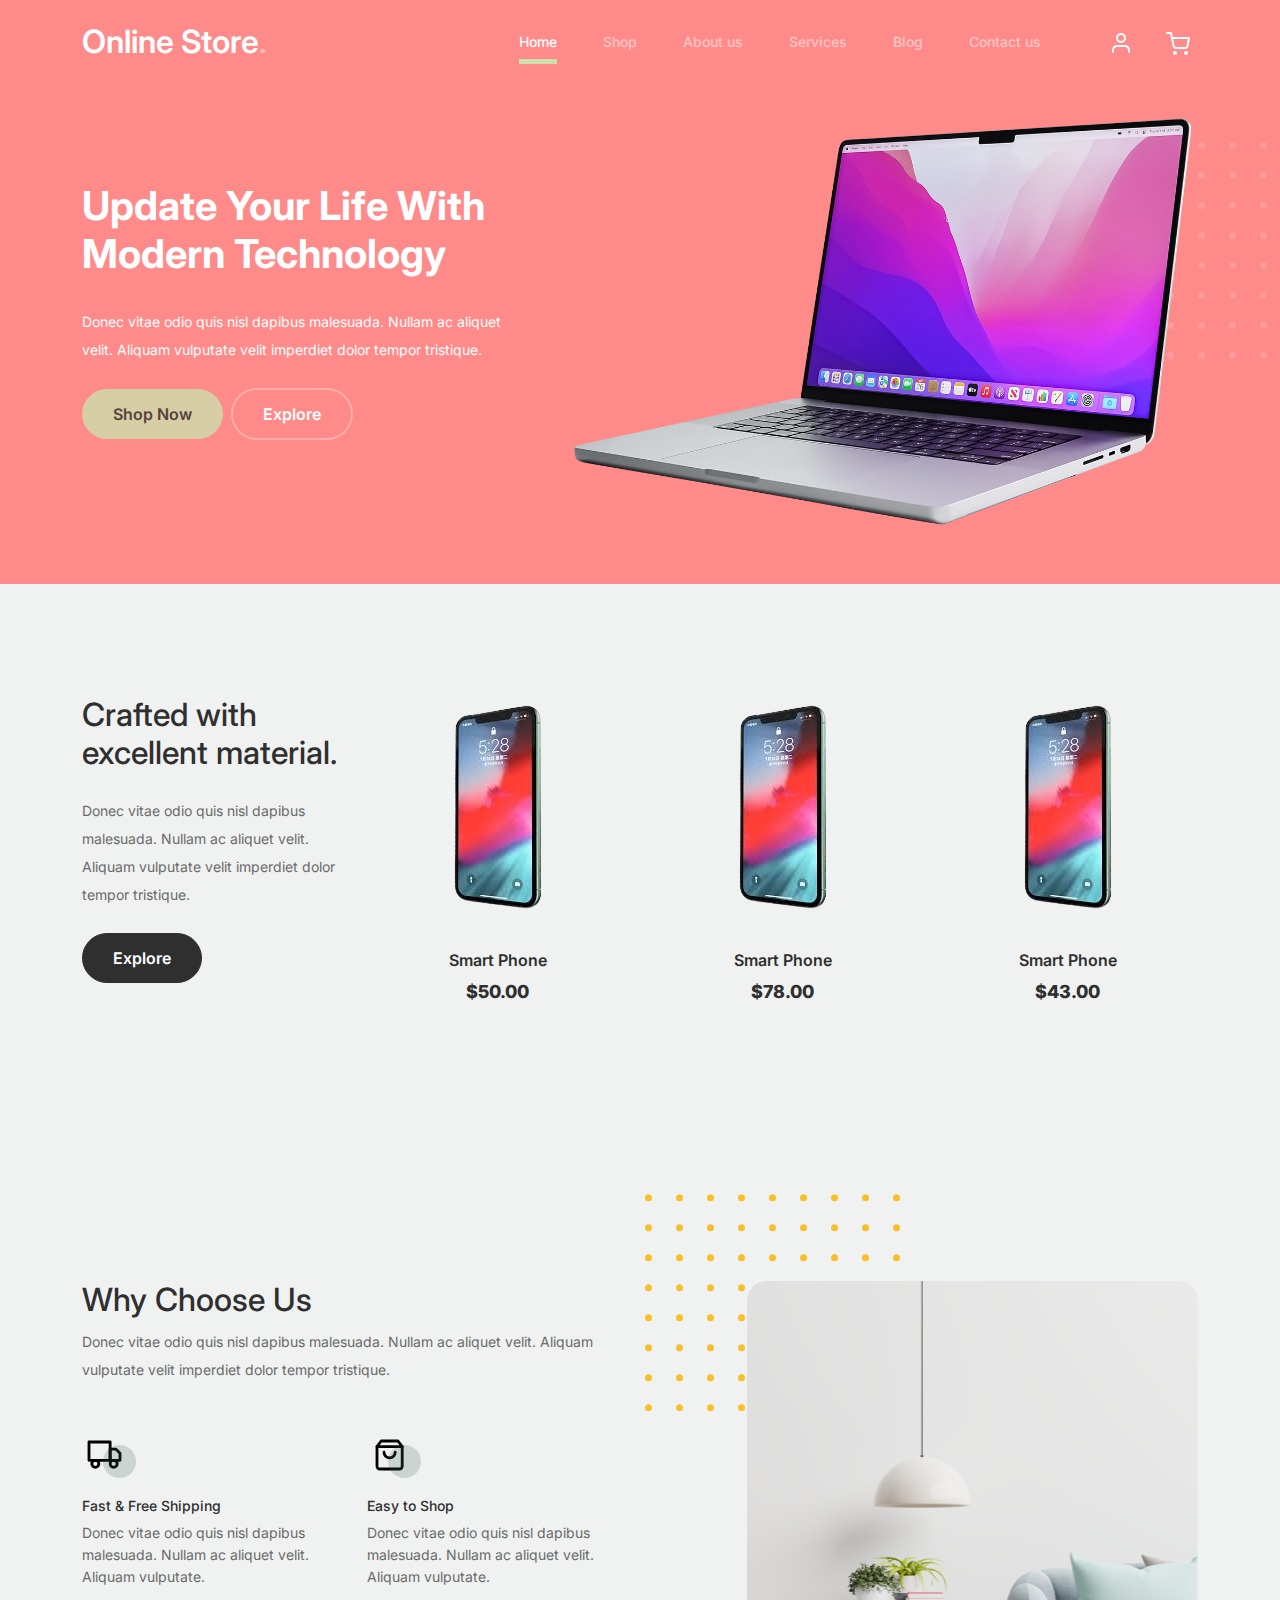
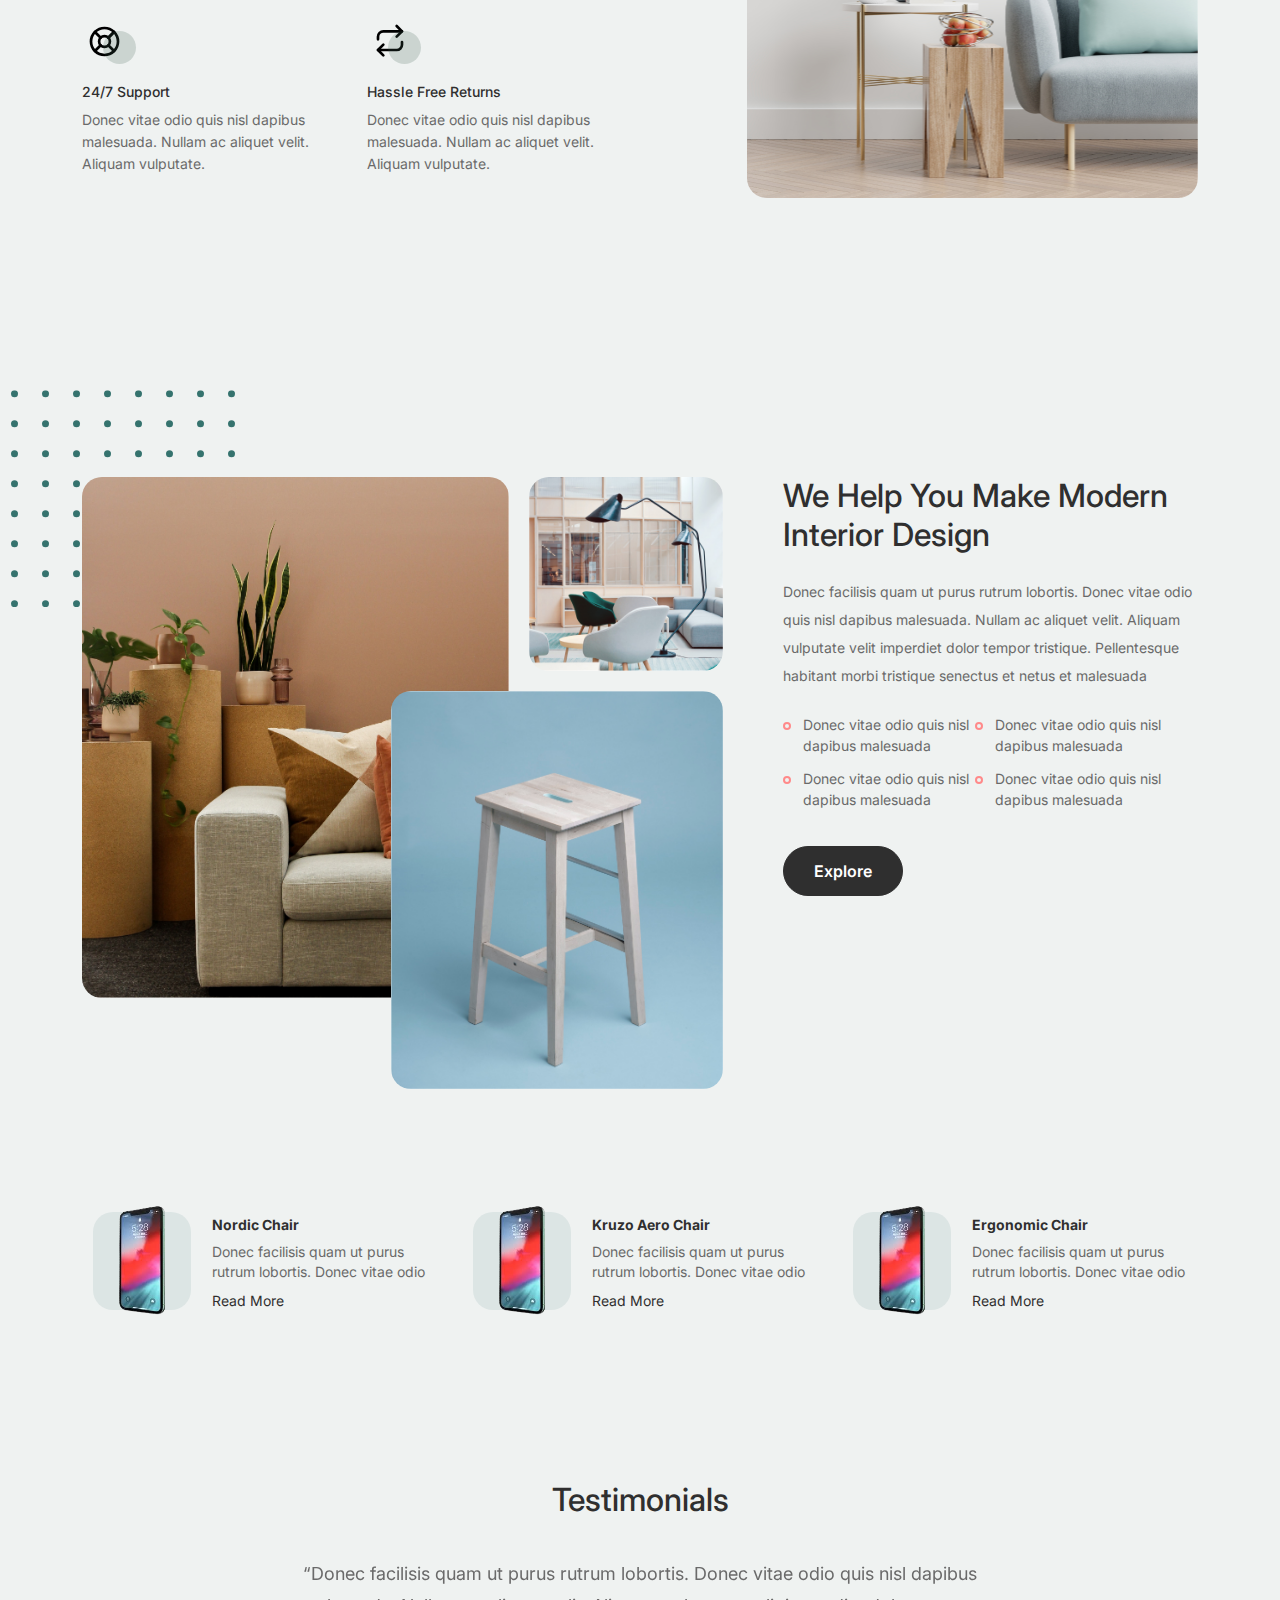
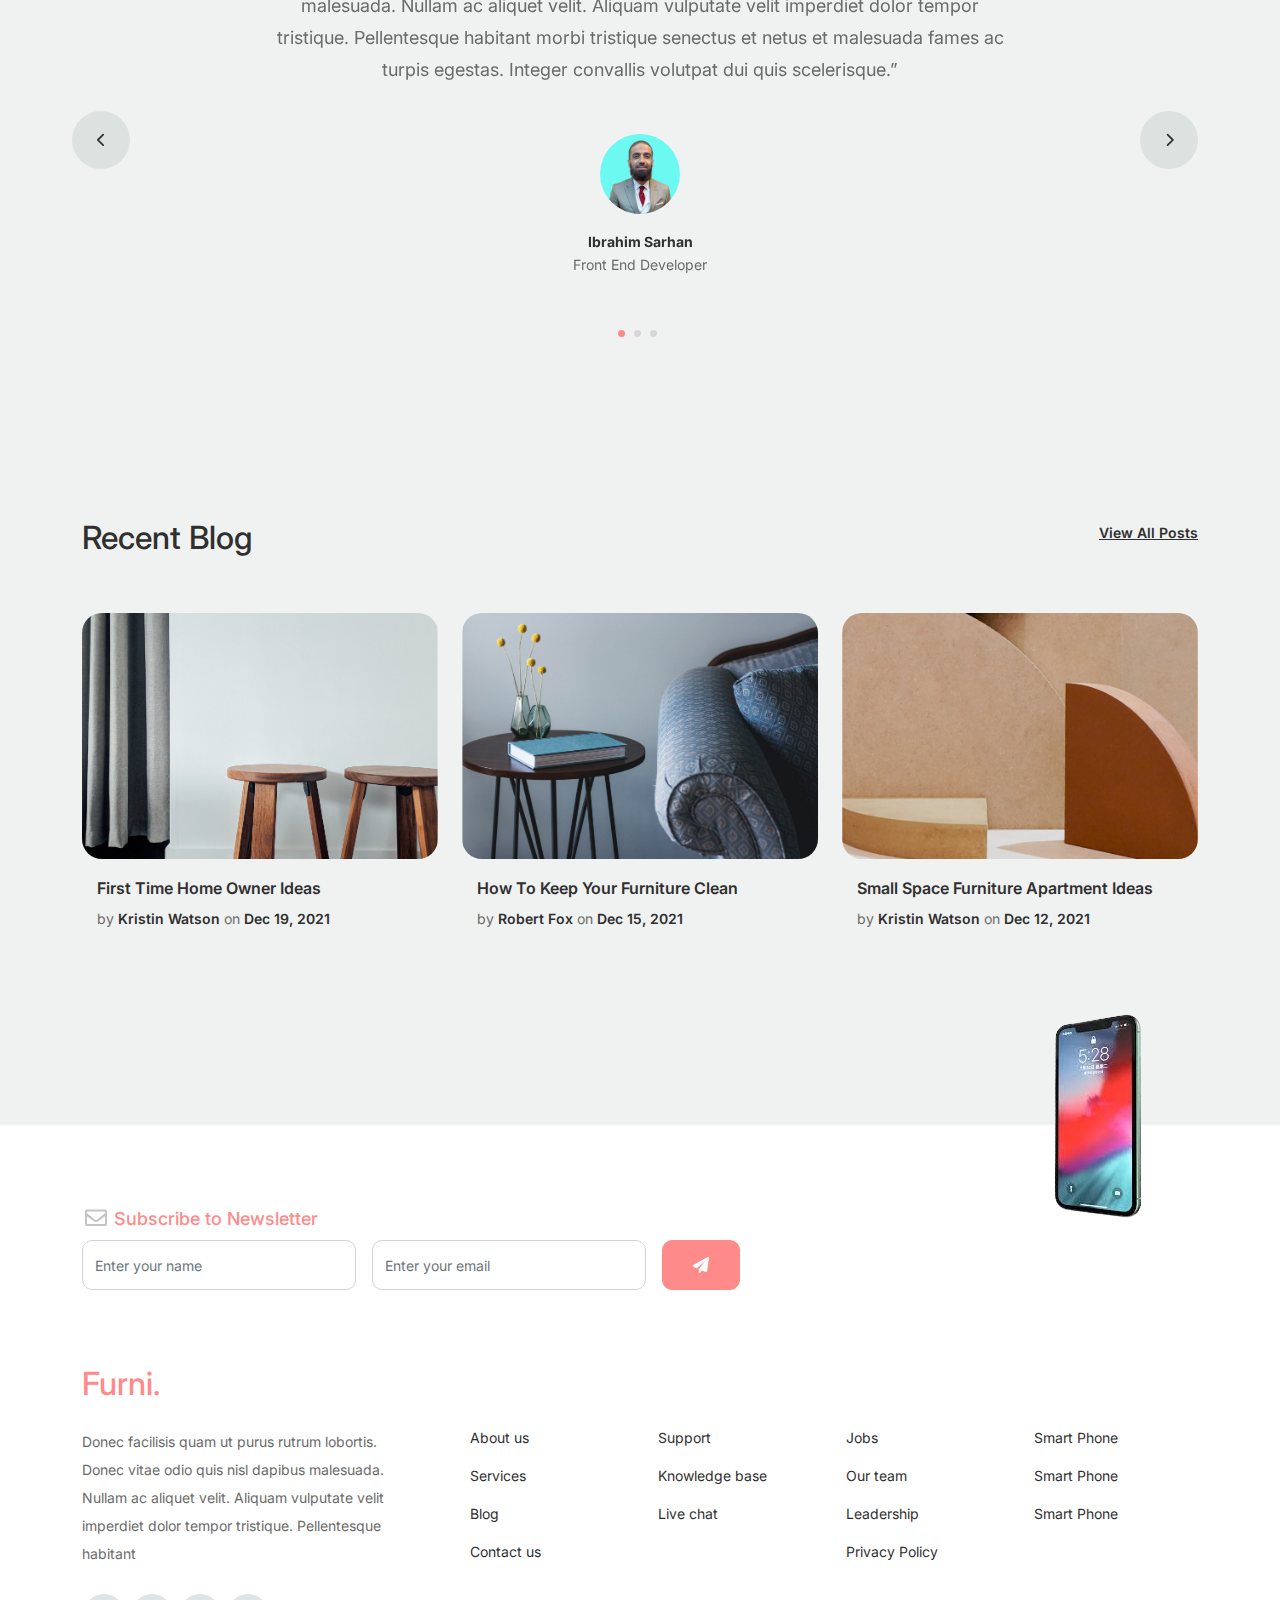
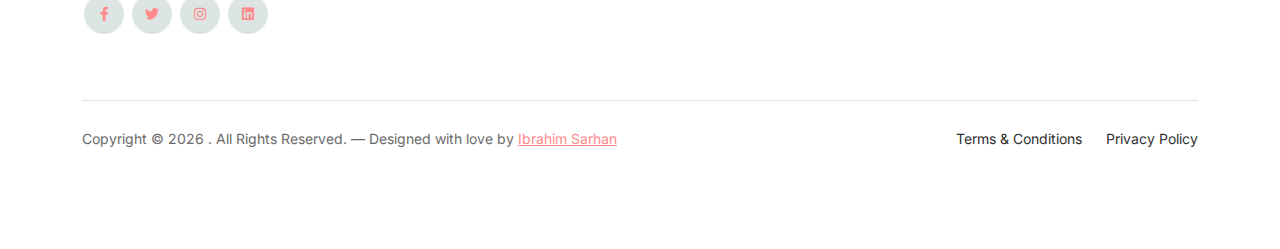
==== index.html @ 0a1be046 "first commit" ====
<!DOCTYPE html>
<html lang="en">
  <head>
    <meta charset="utf-8" />
    <meta
      name="viewport"
      content="width=device-width, initial-scale=1, shrink-to-fit=no"
    />
    <meta name="author" content="Untree.co" />
    <link rel="shortcut icon" href="favicon.png" />

    <meta name="description" content="" />
    <meta name="keywords" content="bootstrap, bootstrap4" />

    <!-- Bootstrap CSS -->
    <link href="css/bootstrap.min.css" rel="stylesheet" />
    <link
      href="https://cdnjs.cloudflare.com/ajax/libs/font-awesome/6.0.0-beta3/css/all.min.css"
      rel="stylesheet"
    />
    <link href="css/tiny-slider.css" rel="stylesheet" />
    <link href="css/style.css" rel="stylesheet" />
    <title>Online Store</title>
  </head>

  <body>
    <!-- Start Header/Navigation -->
    <nav
      class="custom-navbar navbar navbar navbar-expand-md navbar-dark bg-dark"
      arial-label="navigation bar"
    >
      <div class="container">
        <a class="navbar-brand" href="index.html">Online Store<span>.</span></a>

        <button
          class="navbar-toggler"
          type="button"
          data-bs-toggle="collapse"
          data-bs-target="#navbarsFurni"
          aria-controls="navbarsFurni"
          aria-expanded="false"
          aria-label="Toggle navigation"
        >
          <span class="navbar-toggler-icon"></span>
        </button>

        <div class="collapse navbar-collapse" id="navbarsFurni">
          <ul class="custom-navbar-nav navbar-nav ms-auto mb-2 mb-md-0">
            <li class="nav-item active">
              <a class="nav-link" href="index.html">Home</a>
            </li>
            <li><a class="nav-link" href="#">Shop</a></li>
            <li><a class="nav-link" href="#">About us</a></li>
            <li><a class="nav-link" href="#">Services</a></li>
            <li><a class="nav-link" href="#">Blog</a></li>
            <li><a class="nav-link" href="#">Contact us</a></li>
          </ul>

          <ul class="custom-navbar-cta navbar-nav mb-2 mb-md-0 ms-5">
            <li>
              <a class="nav-link" href="#"><img src="images/user.svg" /></a>
            </li>
            <li>
              <a class="nav-link" href="cart.html"
                ><img src="images/cart.svg"
              /></a>
            </li>
          </ul>
        </div>
      </div>
    </nav>
    <!-- End Header/Navigation -->

    <!-- Start Hero Section -->
    <div class="hero">
      <div class="container">
        <div class="row justify-content-between">
          <div class="col-lg-5">
            <div class="intro-excerpt">
              <h1>
                Update Your Life
                <span clsas="d-block">With Modern Technology</span>
              </h1>
              <p class="mb-4">
                Donec vitae odio quis nisl dapibus malesuada. Nullam ac aliquet
                velit. Aliquam vulputate velit imperdiet dolor tempor tristique.
              </p>
              <p>
                <a href="" class="btn btn-secondary me-2">Shop Now</a
                ><a href="#" class="btn btn-white-outline">Explore</a>
              </p>
            </div>
          </div>
          <div class="col-lg-7">
            <div class="hero-img-wrap">
              <img src="images/couch.png" class="img-fluid" />
            </div>
          </div>
        </div>
      </div>
    </div>
    <!-- End Hero Section -->

    <!-- Start Product Section -->
    <div class="product-section">
      <div class="container">
        <div class="row">
          <!-- Start Column 1 -->
          <div class="col-md-12 col-lg-3 mb-5 mb-lg-0">
            <h2 class="mb-4 section-title">Crafted with excellent material.</h2>
            <p class="mb-4">
              Donec vitae odio quis nisl dapibus malesuada. Nullam ac aliquet
              velit. Aliquam vulputate velit imperdiet dolor tempor tristique.
            </p>
            <p><a href="shop.html" class="btn">Explore</a></p>
          </div>
          <!-- End Column 1 -->

          <!-- Start Column 2 -->
          <div class="box col-12 col-md-4 col-lg-3 mb-5 mb-md-0">
            <a class="product-item" href="#">
              <img
                src="images/product-1.png"
                class="img-fluid product-thumbnail"
              />
              <h3 class="product-title">Smart Phone</h3>
              <strong class="product-price">$50.00</strong>

              <span class="icon-cross">
                <img src="images/cross.svg" class="img-fluid" />
              </span>
            </a>
          </div>
          <!-- End Column 2 -->

          <!-- Start Column 3 -->
          <div class="box col-12 col-md-4 col-lg-3 mb-5 mb-md-0">
            <a class="product-item" href="cart.html">
              <img
                src="images/product-2.png"
                class="img-fluid product-thumbnail"
              />
              <h3 class="product-title">Smart Phone</h3>
              <strong class="product-price">$78.00</strong>

              <span class="icon-cross">
                <img src="images/cross.svg" class="img-fluid" />
              </span>
            </a>
          </div>
          <!-- End Column 3 -->

          <!-- Start Column 4 -->
          <div class="box col-12 col-md-4 col-lg-3 mb-5 mb-md-0">
            <a class="product-item" href="cart.html">
              <img
                src="images/product-3.png"
                class="img-fluid product-thumbnail"
              />
              <h3 class="product-title">Smart Phone</h3>
              <strong class="product-price">$43.00</strong>

              <span class="icon-cross">
                <img src="images/cross.svg" class="img-fluid" />
              </span>
            </a>
          </div>
          <!-- End Column 4 -->
        </div>
      </div>
    </div>
    <!-- End Product Section -->

    <!-- Start Why Choose Us Section -->
    <div class="why-choose-section">
      <div class="container">
        <div class="row justify-content-between">
          <div class="col-lg-6">
            <h2 class="section-title">Why Choose Us</h2>
            <p>
              Donec vitae odio quis nisl dapibus malesuada. Nullam ac aliquet
              velit. Aliquam vulputate velit imperdiet dolor tempor tristique.
            </p>

            <div class="row my-5">
              <div class="col-6 col-md-6">
                <div class="feature">
                  <div class="icon">
                    <img src="images/truck.svg" alt="Image" class="imf-fluid" />
                  </div>
                  <h3>Fast &amp; Free Shipping</h3>
                  <p>
                    Donec vitae odio quis nisl dapibus malesuada. Nullam ac
                    aliquet velit. Aliquam vulputate.
                  </p>
                </div>
              </div>

              <div class="col-6 col-md-6">
                <div class="feature">
                  <div class="icon">
                    <img src="images/bag.svg" alt="Image" class="imf-fluid" />
                  </div>
                  <h3>Easy to Shop</h3>
                  <p>
                    Donec vitae odio quis nisl dapibus malesuada. Nullam ac
                    aliquet velit. Aliquam vulputate.
                  </p>
                </div>
              </div>

              <div class="col-6 col-md-6">
                <div class="feature">
                  <div class="icon">
                    <img
                      src="images/support.svg"
                      alt="Image"
                      class="imf-fluid"
                    />
                  </div>
                  <h3>24/7 Support</h3>
                  <p>
                    Donec vitae odio quis nisl dapibus malesuada. Nullam ac
                    aliquet velit. Aliquam vulputate.
                  </p>
                </div>
              </div>

              <div class="col-6 col-md-6">
                <div class="feature">
                  <div class="icon">
                    <img
                      src="images/return.svg"
                      alt="Image"
                      class="imf-fluid"
                    />
                  </div>
                  <h3>Hassle Free Returns</h3>
                  <p>
                    Donec vitae odio quis nisl dapibus malesuada. Nullam ac
                    aliquet velit. Aliquam vulputate.
                  </p>
                </div>
              </div>
            </div>
          </div>

          <div class="col-lg-5">
            <div class="img-wrap">
              <img
                src="images/why-choose-us-img.jpg"
                alt="Image"
                class="img-fluid"
              />
            </div>
          </div>
        </div>
      </div>
    </div>
    <!-- End Why Choose Us Section -->

    <!-- Start We Help Section -->
    <div class="we-help-section">
      <div class="container">
        <div class="row justify-content-between">
          <div class="col-lg-7 mb-5 mb-lg-0">
            <div class="imgs-grid">
              <div class="grid grid-1">
                <img src="images/img-grid-1.jpg" alt="Untree.co" />
              </div>
              <div class="grid grid-2">
                <img src="images/img-grid-2.jpg" alt="Untree.co" />
              </div>
              <div class="grid grid-3">
                <img src="images/img-grid-3.jpg" alt="Untree.co" />
              </div>
            </div>
          </div>
          <div class="col-lg-5 ps-lg-5">
            <h2 class="section-title mb-4">
              We Help You Make Modern Interior Design
            </h2>
            <p>
              Donec facilisis quam ut purus rutrum lobortis. Donec vitae odio
              quis nisl dapibus malesuada. Nullam ac aliquet velit. Aliquam
              vulputate velit imperdiet dolor tempor tristique. Pellentesque
              habitant morbi tristique senectus et netus et malesuada
            </p>

            <ul class="list-unstyled custom-list my-4">
              <li>Donec vitae odio quis nisl dapibus malesuada</li>
              <li>Donec vitae odio quis nisl dapibus malesuada</li>
              <li>Donec vitae odio quis nisl dapibus malesuada</li>
              <li>Donec vitae odio quis nisl dapibus malesuada</li>
            </ul>
            <p><a herf="#" class="btn">Explore</a></p>
          </div>
        </div>
      </div>
    </div>
    <!-- End We Help Section -->

    <!-- Start Popular Product -->
    <div class="popular-product">
      <div class="container">
        <div class="row">
          <div class="col-12 col-md-6 col-lg-4 mb-4 mb-lg-0">
            <div class="product-item-sm d-flex">
              <div class="thumbnail">
                <img src="images/product-1.png" alt="Image" class="img-fluid" />
              </div>
              <div class="pt-3">
                <h3>Nordic Chair</h3>
                <p>
                  Donec facilisis quam ut purus rutrum lobortis. Donec vitae
                  odio
                </p>
                <p><a href="#">Read More</a></p>
              </div>
            </div>
          </div>

          <div class="col-12 col-md-6 col-lg-4 mb-4 mb-lg-0">
            <div class="product-item-sm d-flex">
              <div class="thumbnail">
                <img src="images/product-2.png" alt="Image" class="img-fluid" />
              </div>
              <div class="pt-3">
                <h3>Kruzo Aero Chair</h3>
                <p>
                  Donec facilisis quam ut purus rutrum lobortis. Donec vitae
                  odio
                </p>
                <p><a href="#">Read More</a></p>
              </div>
            </div>
          </div>

          <div class="col-12 col-md-6 col-lg-4 mb-4 mb-lg-0">
            <div class="product-item-sm d-flex">
              <div class="thumbnail">
                <img src="images/product-3.png" alt="Image" class="img-fluid" />
              </div>
              <div class="pt-3">
                <h3>Ergonomic Chair</h3>
                <p>
                  Donec facilisis quam ut purus rutrum lobortis. Donec vitae
                  odio
                </p>
                <p><a href="#">Read More</a></p>
              </div>
            </div>
          </div>
        </div>
      </div>
    </div>
    <!-- End Popular Product -->

    <!-- Start Testimonial Slider -->
    <div class="testimonial-section">
      <div class="container">
        <div class="row">
          <div class="col-lg-7 mx-auto text-center">
            <h2 class="section-title">Testimonials</h2>
          </div>
        </div>

        <div class="row justify-content-center">
          <div class="col-lg-12">
            <div class="testimonial-slider-wrap text-center">
              <div id="testimonial-nav">
                <span class="prev" data-controls="prev"
                  ><span class="fa fa-chevron-left"></span
                ></span>
                <span class="next" data-controls="next"
                  ><span class="fa fa-chevron-right"></span
                ></span>
              </div>

              <div class="testimonial-slider">
                <div class="item">
                  <div class="row justify-content-center">
                    <div class="col-lg-8 mx-auto">
                      <div class="testimonial-block text-center">
                        <blockquote class="mb-5">
                          <p>
                            &ldquo;Donec facilisis quam ut purus rutrum
                            lobortis. Donec vitae odio quis nisl dapibus
                            malesuada. Nullam ac aliquet velit. Aliquam
                            vulputate velit imperdiet dolor tempor tristique.
                            Pellentesque habitant morbi tristique senectus et
                            netus et malesuada fames ac turpis egestas. Integer
                            convallis volutpat dui quis scelerisque.&rdquo;
                          </p>
                        </blockquote>

                        <div class="author-info">
                          <div class="author-pic">
                            <img
                              src="images/person-1.png"
                              alt="Ibrahim Sarhan"
                              class="img-fluid"
                            />
                          </div>
                          <h3 class="font-weight-bold">Ibrahim Sarhan</h3>
                          <span class="position d-block mb-3"
                            >Front End Developer</span
                          >
                        </div>
                      </div>
                    </div>
                  </div>
                </div>
                <!-- END item -->

                <div class="item">
                  <div class="row justify-content-center">
                    <div class="col-lg-8 mx-auto">
                      <div class="testimonial-block text-center">
                        <blockquote class="mb-5">
                          <p>
                            &ldquo;Donec facilisis quam ut purus rutrum
                            lobortis. Donec vitae odio quis nisl dapibus
                            malesuada. Nullam ac aliquet velit. Aliquam
                            vulputate velit imperdiet dolor tempor tristique.
                            Pellentesque habitant morbi tristique senectus et
                            netus et malesuada fames ac turpis egestas. Integer
                            convallis volutpat dui quis scelerisque.&rdquo;
                          </p>
                        </blockquote>

                        <div class="author-info">
                          <div class="author-pic">
                            <img
                              src="images/person-1.png"
                              alt="Ibrahim Sarhan"
                              class="img-fluid"
                            />
                          </div>
                          <h3 class="font-weight-bold">Ibrahim Sarhan</h3>
                          <span class="position d-block mb-3"
                            >Front End Developer</span
                          >
                        </div>
                      </div>
                    </div>
                  </div>
                </div>
                <!-- END item -->

                <div class="item">
                  <div class="row justify-content-center">
                    <div class="col-lg-8 mx-auto">
                      <div class="testimonial-block text-center">
                        <blockquote class="mb-5">
                          <p>
                            &ldquo;Donec facilisis quam ut purus rutrum
                            lobortis. Donec vitae odio quis nisl dapibus
                            malesuada. Nullam ac aliquet velit. Aliquam
                            vulputate velit imperdiet dolor tempor tristique.
                            Pellentesque habitant morbi tristique senectus et
                            netus et malesuada fames ac turpis egestas. Integer
                            convallis volutpat dui quis scelerisque.&rdquo;
                          </p>
                        </blockquote>

                        <div class="author-info">
                          <div class="author-pic">
                            <img
                              src="images/person-1.png"
                              alt="Ibrahim Sarhan"
                              class="img-fluid"
                            />
                          </div>
                          <h3 class="font-weight-bold">Ibrahim Sarhan</h3>
                          <span class="position d-block mb-3"
                            >Front End Developer</span
                          >
                        </div>
                      </div>
                    </div>
                  </div>
                </div>
                <!-- END item -->
              </div>
            </div>
          </div>
        </div>
      </div>
    </div>
    <!-- End Testimonial Slider -->

    <!-- Start Blog Section -->
    <div class="blog-section">
      <div class="container">
        <div class="row mb-5">
          <div class="col-md-6">
            <h2 class="section-title">Recent Blog</h2>
          </div>
          <div class="col-md-6 text-start text-md-end">
            <a href="#" class="more">View All Posts</a>
          </div>
        </div>

        <div class="row">
          <div class="col-12 col-sm-6 col-md-4 mb-4 mb-md-0">
            <div class="post-entry">
              <a href="#" class="post-thumbnail"
                ><img src="images/post-1.jpg" alt="Image" class="img-fluid"
              /></a>
              <div class="post-content-entry">
                <h3><a href="#">First Time Home Owner Ideas</a></h3>
                <div class="meta">
                  <span>by <a href="#">Kristin Watson</a></span>
                  <span>on <a href="#">Dec 19, 2021</a></span>
                </div>
              </div>
            </div>
          </div>

          <div class="col-12 col-sm-6 col-md-4 mb-4 mb-md-0">
            <div class="post-entry">
              <a href="#" class="post-thumbnail"
                ><img src="images/post-2.jpg" alt="Image" class="img-fluid"
              /></a>
              <div class="post-content-entry">
                <h3><a href="#">How To Keep Your Furniture Clean</a></h3>
                <div class="meta">
                  <span>by <a href="#">Robert Fox</a></span>
                  <span>on <a href="#">Dec 15, 2021</a></span>
                </div>
              </div>
            </div>
          </div>

          <div class="col-12 col-sm-6 col-md-4 mb-4 mb-md-0">
            <div class="post-entry">
              <a href="#" class="post-thumbnail"
                ><img src="images/post-3.jpg" alt="Image" class="img-fluid"
              /></a>
              <div class="post-content-entry">
                <h3><a href="#">Small Space Furniture Apartment Ideas</a></h3>
                <div class="meta">
                  <span>by <a href="#">Kristin Watson</a></span>
                  <span>on <a href="#">Dec 12, 2021</a></span>
                </div>
              </div>
            </div>
          </div>
        </div>
      </div>
    </div>
    <!-- End Blog Section -->

    <!-- Start Footer Section -->
    <footer class="footer-section">
      <div class="container relative">
        <div class="sofa-img">
          <img src="images/sofa.png" alt="Image" class="img-fluid" />
        </div>

        <div class="row">
          <div class="col-lg-8">
            <div class="subscription-form">
              <h3 class="d-flex align-items-center">
                <span class="me-1"
                  ><img
                    src="images/envelope-outline.svg"
                    alt="Image"
                    class="img-fluid" /></span
                ><span>Subscribe to Newsletter</span>
              </h3>

              <form action="#" class="row g-3">
                <div class="col-auto">
                  <input
                    type="text"
                    class="form-control"
                    placeholder="Enter your name"
                  />
                </div>
                <div class="col-auto">
                  <input
                    type="email"
                    class="form-control"
                    placeholder="Enter your email"
                  />
                </div>
                <div class="col-auto">
                  <button class="btn btn-primary">
                    <span class="fa fa-paper-plane"></span>
                  </button>
                </div>
              </form>
            </div>
          </div>
        </div>

        <div class="row g-5 mb-5">
          <div class="col-lg-4">
            <div class="mb-4 footer-logo-wrap">
              <a href="#" class="footer-logo">Furni<span>.</span></a>
            </div>
            <p class="mb-4">
              Donec facilisis quam ut purus rutrum lobortis. Donec vitae odio
              quis nisl dapibus malesuada. Nullam ac aliquet velit. Aliquam
              vulputate velit imperdiet dolor tempor tristique. Pellentesque
              habitant
            </p>

            <ul class="list-unstyled custom-social">
              <li>
                <a href="#"><span class="fa fa-brands fa-facebook-f"></span></a>
              </li>
              <li>
                <a href="#"><span class="fa fa-brands fa-twitter"></span></a>
              </li>
              <li>
                <a href="#"><span class="fa fa-brands fa-instagram"></span></a>
              </li>
              <li>
                <a href="#"><span class="fa fa-brands fa-linkedin"></span></a>
              </li>
            </ul>
          </div>

          <div class="col-lg-8">
            <div class="row links-wrap">
              <div class="col-6 col-sm-6 col-md-3">
                <ul class="list-unstyled">
                  <li><a href="#">About us</a></li>
                  <li><a href="#">Services</a></li>
                  <li><a href="#">Blog</a></li>
                  <li><a href="#">Contact us</a></li>
                </ul>
              </div>

              <div class="col-6 col-sm-6 col-md-3">
                <ul class="list-unstyled">
                  <li><a href="#">Support</a></li>
                  <li><a href="#">Knowledge base</a></li>
                  <li><a href="#">Live chat</a></li>
                </ul>
              </div>

              <div class="col-6 col-sm-6 col-md-3">
                <ul class="list-unstyled">
                  <li><a href="#">Jobs</a></li>
                  <li><a href="#">Our team</a></li>
                  <li><a href="#">Leadership</a></li>
                  <li><a href="#">Privacy Policy</a></li>
                </ul>
              </div>

              <div class="col-6 col-sm-6 col-md-3">
                <ul class="list-unstyled">
                  <li><a href="#">Smart Phone</a></li>
                  <li><a href="#">Smart Phone</a></li>
                  <li><a href="#">Smart Phone</a></li>
                </ul>
              </div>
            </div>
          </div>
        </div>

        <div class="border-top copyright">
          <div class="row pt-4">
            <div class="col-lg-6">
              <p class="mb-2 text-center text-lg-start">
                Copyright &copy;
                <script>
                  document.write(new Date().getFullYear());
                </script>
                . All Rights Reserved. &mdash; Designed with love by
                <a href="https://ibrahim-sarhan.github.io/Personal_Portfolio/"
                  ><span>Ibrahim Sarhan</span></a
                >
              </p>
            </div>

            <div class="col-lg-6 text-center text-lg-end">
              <ul class="list-unstyled d-inline-flex ms-auto">
                <li class="me-4"><a href="#">Terms &amp; Conditions</a></li>
                <li><a href="#">Privacy Policy</a></li>
              </ul>
            </div>
          </div>
        </div>
      </div>
    </footer>
    <!-- End Footer Section -->

    <script src="js/bootstrap.bundle.min.js"></script>
    <script src="js/tiny-slider.js"></script>
    <script src="js/custom.js"></script>
  </body>
</html>
---- css/tiny-slider.css ----
.tns-outer{padding:0 !important}.tns-outer [hidden]{display:none !important}.tns-outer [aria-controls],.tns-outer [data-action]{cursor:pointer}.tns-slider{-webkit-transition:all 0s;-moz-transition:all 0s;transition:all 0s}.tns-slider>.tns-item{-webkit-box-sizing:border-box;-moz-box-sizing:border-box;box-sizing:border-box}.tns-horizontal.tns-subpixel{white-space:nowrap}.tns-horizontal.tns-subpixel>.tns-item{display:inline-block;vertical-align:top;white-space:normal}.tns-horizontal.tns-no-subpixel:after{content:'';display:table;clear:both}.tns-horizontal.tns-no-subpixel>.tns-item{float:left}.tns-horizontal.tns-carousel.tns-no-subpixel>.tns-item{margin-right:-100%}.tns-no-calc{position:relative;left:0}.tns-gallery{position:relative;left:0;min-height:1px}.tns-gallery>.tns-item{position:absolute;left:-100%;-webkit-transition:transform 0s, opacity 0s;-moz-transition:transform 0s, opacity 0s;transition:transform 0s, opacity 0s}.tns-gallery>.tns-slide-active{position:relative;left:auto !important}.tns-gallery>.tns-moving{-webkit-transition:all 0.25s;-moz-transition:all 0.25s;transition:all 0.25s}.tns-autowidth{display:inline-block}.tns-lazy-img{-webkit-transition:opacity 0.6s;-moz-transition:opacity 0.6s;transition:opacity 0.6s;opacity:0.6}.tns-lazy-img.tns-complete{opacity:1}.tns-ah{-webkit-transition:height 0s;-moz-transition:height 0s;transition:height 0s}.tns-ovh{overflow:hidden}.tns-visually-hidden{position:absolute;left:-10000em}.tns-transparent{opacity:0;visibility:hidden}.tns-fadeIn{opacity:1;filter:alpha(opacity=100);z-index:0}.tns-normal,.tns-fadeOut{opacity:0;filter:alpha(opacity=0);z-index:-1}.tns-vpfix{white-space:nowrap}.tns-vpfix>div,.tns-vpfix>li{display:inline-block}.tns-t-subp2{margin:0 auto;width:310px;position:relative;height:10px;overflow:hidden}.tns-t-ct{width:2333.3333333%;width:-webkit-calc(100% * 70 / 3);width:-moz-calc(100% * 70 / 3);width:calc(100% * 70 / 3);position:absolute;right:0}.tns-t-ct:after{content:'';display:table;clear:both}.tns-t-ct>div{width:1.4285714%;width:-webkit-calc(100% / 70);width:-moz-calc(100% / 70);width:calc(100% / 70);height:10px;float:left}

/*# sourceMappingURL=sourcemaps/tiny-slider.css.map */
---- css/style.css ----
@import url("https://fonts.googleapis.com/css2?family=Inter:wght@400;500;600;700;800&display=swap");
:root {
  --main-color: #ff8a8a;
  --secondary-color: #cce0ac;
}
body {
  overflow-x: hidden;
  position: relative;
}

body {
  font-family: "Inter", sans-serif;
  font-weight: 400;
  line-height: 28px;
  color: #6a6a6a;
  font-size: 14px;
  background-color: #eff2f1;
}

a {
  text-decoration: none;
  -webkit-transition: 0.3s all ease;
  -o-transition: 0.3s all ease;
  transition: 0.3s all ease;
  color: #2f2f2f;
  text-decoration: underline;
}
a:hover {
  color: #2f2f2f;
  text-decoration: none;
}
a.more {
  font-weight: 600;
}

.custom-navbar {
  background: var(--main-color) !important;
  padding-top: 20px;
  padding-bottom: 20px;
}
.custom-navbar .navbar-brand {
  font-size: 32px;
  font-weight: 600;
}
.custom-navbar .navbar-brand > span {
  opacity: 0.4;
}
.custom-navbar .navbar-toggler {
  border-color: transparent;
}
.custom-navbar .navbar-toggler:active,
.custom-navbar .navbar-toggler:focus {
  -webkit-box-shadow: none;
  box-shadow: none;
  outline: none;
}
@media (min-width: 992px) {
  .custom-navbar .custom-navbar-nav li {
    margin-left: 15px;
    margin-right: 15px;
  }
}
.custom-navbar .custom-navbar-nav li a {
  font-weight: 500;
  color: #ffffff !important;
  opacity: 0.5;
  -webkit-transition: 0.3s all ease;
  -o-transition: 0.3s all ease;
  transition: 0.3s all ease;
  position: relative;
}
@media (min-width: 768px) {
  .custom-navbar .custom-navbar-nav li a:before {
    content: "";
    position: absolute;
    bottom: 0;
    left: 8px;
    right: 8px;
    background: var(--secondary-color);
    height: 5px;
    opacity: 1;
    visibility: visible;
    width: 0;
    -webkit-transition: 0.15s all ease-out;
    -o-transition: 0.15s all ease-out;
    transition: 0.15s all ease-out;
  }
}
.custom-navbar .custom-navbar-nav li a:hover {
  opacity: 1;
}
.custom-navbar .custom-navbar-nav li a:hover:before {
  width: calc(100% - 16px);
}
.custom-navbar .custom-navbar-nav li.active a {
  opacity: 1;
}
.custom-navbar .custom-navbar-nav li.active a:before {
  width: calc(100% - 16px);
}
.custom-navbar .custom-navbar-cta {
  margin-left: 0 !important;
  -webkit-box-orient: horizontal;
  -webkit-box-direction: normal;
  -ms-flex-direction: row;
  flex-direction: row;
}
@media (min-width: 768px) {
  .custom-navbar .custom-navbar-cta {
    margin-left: 40px !important;
  }
}
.custom-navbar .custom-navbar-cta li {
  margin-left: 0px;
  margin-right: 0px;
}
.custom-navbar .custom-navbar-cta li:first-child {
  margin-right: 20px;
}

.hero {
  background: var(--main-color);
  padding: calc(4rem - 30px) 0 0rem 0;
}
@media (min-width: 768px) {
  .hero {
    padding: calc(4rem - 30px) 0 4rem 0;
  }
}
@media (min-width: 992px) {
  .hero {
    padding: calc(8rem - 30px) 0 8rem 0;
  }
}
.hero .intro-excerpt {
  position: relative;
  z-index: 4;
}
@media (min-width: 992px) {
  .hero .intro-excerpt {
    max-width: 450px;
  }
}
.hero h1 {
  font-weight: 700;
  color: #ffffff;
  margin-bottom: 30px;
}
@media (min-width: 1400px) {
  .hero h1 {
    font-size: 54px;
  }
}
.hero p {
  color: rgba(255, 255, 255);
  margin-botom: 30px;
}
.hero .hero-img-wrap {
  position: relative;
}
.hero .hero-img-wrap img {
  position: relative;
  top: 0px;
  right: 0px;
  z-index: 2;
  max-width: 40rem;
  left: -20px;
}
@media (max-width: 768px) {
  .hero .hero-img-wrap img {
    right: 0px;
  }
}
@media (min-width: 992px) {
  .hero .hero-img-wrap img {
    left: 0px;
    top: -80px;
    position: absolute;
    right: -50px;
  }
}
@media (min-width: 1200px) {
  .hero .hero-img-wrap img {
    left: 0px;
    top: -80px;
    right: -100px;
  }
}
.hero .hero-img-wrap:after {
  content: "";
  position: absolute;
  width: 255px;
  height: 217px;
  background-image: url("../images/dots-light.svg");
  background-size: contain;
  background-repeat: no-repeat;
  right: -100px;
  top: -0px;
}
@media (min-width: 1200px) {
  .hero .hero-img-wrap:after {
    top: -40px;
  }
}

.btn {
  font-weight: 600;
  padding: 12px 30px;
  border-radius: 30px;
  color: #ffffff;
  background: #2f2f2f;
  border-color: #2f2f2f;
}
.btn:hover {
  color: #ffffff;
  background: #222222;
  border-color: #222222;
}
.btn:active,
.btn:focus {
  outline: none !important;
  -webkit-box-shadow: none;
  box-shadow: none;
}
.btn.btn-primary {
  background: var(--main-color);
  border-color: var(--main-color);
}
.btn.btn-primary:hover {
  background: #314d43;
  border-color: #314d43;
}
.btn.btn-secondary {
  color: #2f2f2f;
  background: var(--secondary-color);
  border-color: var(--secondary-color);
  opacity: 0.8;
}
.btn.btn-secondary:hover {
  opacity: 1;
}
.btn.btn-white-outline {
  background: transparent;
  border-width: 2px;
  border-color: rgba(255, 255, 255, 0.3);
}
.btn.btn-white-outline:hover {
  border-color: white;
  color: #ffffff;
}

.section-title {
  color: #2f2f2f;
}

.product-section {
  padding: 7rem 0;
}
.product-section .product-item {
  text-align: center;
  text-decoration: none;
  display: block;
  position: relative;
  padding-bottom: 50px;
  cursor: pointer;
}
.product-section .box:hover .product-item {
  box-shadow: rgba(0, 0, 0, 0.35) 0px 5px 15px;
}
.product-section .product-item .product-thumbnail {
  margin-bottom: 30px;
  position: relative;
  top: 0;
  -webkit-transition: 0.3s all ease;
  -o-transition: 0.3s all ease;
  transition: 0.3s all ease;
}
.product-section .product-item h3 {
  font-weight: 600;
  font-size: 16px;
}
.product-section .product-item strong {
  font-weight: 800 !important;
  font-size: 18px !important;
}
.product-section .product-item h3,
.product-section .product-item strong {
  color: #2f2f2f;
  text-decoration: none;
}
.product-section .product-item .icon-cross {
  position: absolute;
  width: 35px;
  height: 35px;
  display: inline-block;
  background: #2f2f2f;
  bottom: 15px;
  left: 50%;
  -webkit-transform: translateX(-50%);
  -ms-transform: translateX(-50%);
  transform: translateX(-50%);
  margin-bottom: -17.5px;
  border-radius: 50%;
  opacity: 0;
  visibility: hidden;
  -webkit-transition: 0.3s all ease;
  -o-transition: 0.3s all ease;
  transition: 0.3s all ease;
}
.product-section .product-item .icon-cross img {
  position: absolute;
  left: 50%;
  top: 50%;
  -webkit-transform: translate(-50%, -50%);
  -ms-transform: translate(-50%, -50%);
  transform: translate(-50%, -50%);
}
.product-section .product-item:hover .product-thumbnail {
  top: -25px;
}
.product-section .product-item:hover .icon-cross {
  bottom: 0;
  opacity: 1;
  visibility: visible;
}

.why-choose-section {
  padding: 7rem 0;
}
.why-choose-section .img-wrap {
  position: relative;
}
.why-choose-section .img-wrap:before {
  position: absolute;
  content: "";
  width: 255px;
  height: 217px;
  background-image: url("../images/dots-yellow.svg");
  background-repeat: no-repeat;
  background-size: contain;
  -webkit-transform: translate(-40%, -40%);
  -ms-transform: translate(-40%, -40%);
  transform: translate(-40%, -40%);
  z-index: -1;
}
.why-choose-section .img-wrap img {
  border-radius: 20px;
}

.feature {
  margin-bottom: 30px;
}
.feature .icon {
  display: inline-block;
  position: relative;
  margin-bottom: 20px;
}
.feature .icon:before {
  content: "";
  width: 33px;
  height: 33px;
  position: absolute;
  background: rgba(59, 93, 80, 0.2);
  border-radius: 50%;
  right: -8px;
  bottom: 0;
}
.feature h3 {
  font-size: 14px;
  color: #2f2f2f;
}
.feature p {
  font-size: 14px;
  line-height: 22px;
  color: #6a6a6a;
}

.we-help-section {
  padding: 7rem 0;
}
.we-help-section .imgs-grid {
  display: -ms-grid;
  display: grid;
  -ms-grid-columns: (1fr) [27];
  grid-template-columns: repeat(27, 1fr);
  position: relative;
}
.we-help-section .imgs-grid:before {
  position: absolute;
  content: "";
  width: 255px;
  height: 217px;
  background-image: url("../images/dots-green.svg");
  background-size: contain;
  background-repeat: no-repeat;
  -webkit-transform: translate(-40%, -40%);
  -ms-transform: translate(-40%, -40%);
  transform: translate(-40%, -40%);
  z-index: -1;
}
.we-help-section .imgs-grid .grid {
  position: relative;
}
.we-help-section .imgs-grid .grid img {
  border-radius: 20px;
  max-width: 100%;
}
.we-help-section .imgs-grid .grid.grid-1 {
  -ms-grid-column: 1;
  -ms-grid-column-span: 18;
  grid-column: 1 / span 18;
  -ms-grid-row: 1;
  -ms-grid-row-span: 27;
  grid-row: 1 / span 27;
}
.we-help-section .imgs-grid .grid.grid-2 {
  -ms-grid-column: 19;
  -ms-grid-column-span: 27;
  grid-column: 19 / span 27;
  -ms-grid-row: 1;
  -ms-grid-row-span: 5;
  grid-row: 1 / span 5;
  padding-left: 20px;
}
.we-help-section .imgs-grid .grid.grid-3 {
  -ms-grid-column: 14;
  -ms-grid-column-span: 16;
  grid-column: 14 / span 16;
  -ms-grid-row: 6;
  -ms-grid-row-span: 27;
  grid-row: 6 / span 27;
  padding-top: 20px;
}

.custom-list {
  width: 100%;
}
.custom-list li {
  display: inline-block;
  width: calc(50% - 20px);
  margin-bottom: 12px;
  line-height: 1.5;
  position: relative;
  padding-left: 20px;
}
.custom-list li:before {
  content: "";
  width: 8px;
  height: 8px;
  border-radius: 50%;
  border: 2px solid var(--main-color);
  position: absolute;
  left: 0;
  top: 8px;
}

.popular-product {
  padding: 0 0 7rem 0;
}
.popular-product .product-item-sm h3 {
  font-size: 14px;
  font-weight: 700;
  color: #2f2f2f;
}
.popular-product .product-item-sm a {
  text-decoration: none;
  color: #2f2f2f;
  -webkit-transition: 0.3s all ease;
  -o-transition: 0.3s all ease;
  transition: 0.3s all ease;
}
.popular-product .product-item-sm a:hover {
  color: rgba(47, 47, 47, 0.5);
}
.popular-product .product-item-sm p {
  line-height: 1.4;
  margin-bottom: 10px;
  font-size: 14px;
}
.popular-product .product-item-sm .thumbnail {
  margin-right: 10px;
  -webkit-box-flex: 0;
  -ms-flex: 0 0 120px;
  flex: 0 0 120px;
  position: relative;
}
.popular-product .product-item-sm .thumbnail:before {
  content: "";
  position: absolute;
  border-radius: 20px;
  background: #dce5e4;
  width: 98px;
  height: 98px;
  top: 50%;
  left: 50%;
  -webkit-transform: translate(-50%, -50%);
  -ms-transform: translate(-50%, -50%);
  transform: translate(-50%, -50%);
  z-index: -1;
}

.testimonial-section {
  padding: 3rem 0 7rem 0;
}

.testimonial-slider-wrap {
  position: relative;
}
.testimonial-slider-wrap .tns-inner {
  padding-top: 30px;
}
.testimonial-slider-wrap .item .testimonial-block blockquote {
  font-size: 16px;
}
@media (min-width: 768px) {
  .testimonial-slider-wrap .item .testimonial-block blockquote {
    line-height: 32px;
    font-size: 18px;
  }
}
.testimonial-slider-wrap .item .testimonial-block .author-info .author-pic {
  margin-bottom: 20px;
}
.testimonial-slider-wrap .item .testimonial-block .author-info .author-pic img {
  max-width: 80px;
  border-radius: 50%;
}
.testimonial-slider-wrap .item .testimonial-block .author-info h3 {
  font-size: 14px;
  font-weight: 700;
  color: #2f2f2f;
  margin-bottom: 0;
}
.testimonial-slider-wrap #testimonial-nav {
  position: absolute;
  top: 50%;
  z-index: 99;
  width: 100%;
  display: none;
}
@media (min-width: 768px) {
  .testimonial-slider-wrap #testimonial-nav {
    display: block;
  }
}
.testimonial-slider-wrap #testimonial-nav > span {
  cursor: pointer;
  position: absolute;
  width: 58px;
  height: 58px;
  line-height: 58px;
  border-radius: 50%;
  background: rgba(59, 93, 80, 0.1);
  color: #2f2f2f;
  -webkit-transition: 0.3s all ease;
  -o-transition: 0.3s all ease;
  transition: 0.3s all ease;
}
.testimonial-slider-wrap #testimonial-nav > span:hover {
  background: var(--main-color);
  color: #ffffff;
}
.testimonial-slider-wrap #testimonial-nav .prev {
  left: -10px;
}
.testimonial-slider-wrap #testimonial-nav .next {
  right: 0;
}
.testimonial-slider-wrap .tns-nav {
  position: absolute;
  bottom: -50px;
  left: 50%;
  -webkit-transform: translateX(-50%);
  -ms-transform: translateX(-50%);
  transform: translateX(-50%);
}
.testimonial-slider-wrap .tns-nav button {
  background: none;
  border: none;
  display: inline-block;
  position: relative;
  width: 0 !important;
  height: 7px !important;
  margin: 2px;
}
.testimonial-slider-wrap .tns-nav button:active,
.testimonial-slider-wrap .tns-nav button:focus,
.testimonial-slider-wrap .tns-nav button:hover {
  outline: none;
  -webkit-box-shadow: none;
  box-shadow: none;
  background: none;
}
.testimonial-slider-wrap .tns-nav button:before {
  display: block;
  width: 7px;
  height: 7px;
  left: 0;
  top: 0;
  position: absolute;
  content: "";
  border-radius: 50%;
  -webkit-transition: 0.3s all ease;
  -o-transition: 0.3s all ease;
  transition: 0.3s all ease;
  background-color: #d6d6d6;
}
.testimonial-slider-wrap .tns-nav button:hover:before,
.testimonial-slider-wrap .tns-nav button.tns-nav-active:before {
  background-color: var(--main-color);
}

.before-footer-section {
  padding: 7rem 0 12rem 0 !important;
}

.blog-section {
  padding: 7rem 0 12rem 0;
}
.blog-section .post-entry a {
  text-decoration: none;
}
.blog-section .post-entry .post-thumbnail {
  display: block;
  margin-bottom: 20px;
}
.blog-section .post-entry .post-thumbnail img {
  border-radius: 20px;
  -webkit-transition: 0.3s all ease;
  -o-transition: 0.3s all ease;
  transition: 0.3s all ease;
}
.blog-section .post-entry .post-content-entry {
  padding-left: 15px;
  padding-right: 15px;
}
.blog-section .post-entry .post-content-entry h3 {
  font-size: 16px;
  margin-bottom: 0;
  font-weight: 600;
  margin-bottom: 7px;
}
.blog-section .post-entry .post-content-entry .meta {
  font-size: 14px;
}
.blog-section .post-entry .post-content-entry .meta a {
  font-weight: 600;
}
.blog-section .post-entry:hover .post-thumbnail img,
.blog-section .post-entry:focus .post-thumbnail img {
  opacity: 0.7;
}

.footer-section {
  padding: 80px 0;
  background: #ffffff;
}
.footer-section .relative {
  position: relative;
}
.footer-section a {
  text-decoration: none;
  color: #2f2f2f;
  -webkit-transition: 0.3s all ease;
  -o-transition: 0.3s all ease;
  transition: 0.3s all ease;
}
.footer-section a:hover {
  color: rgba(47, 47, 47, 0.5);
}
.footer-section .subscription-form {
  margin-bottom: 40px;
  position: relative;
  z-index: 2;
  margin-top: 100px;
}
@media (min-width: 992px) {
  .footer-section .subscription-form {
    margin-top: 0px;
    margin-bottom: 80px;
  }
}
.footer-section .subscription-form h3 {
  font-size: 18px;
  font-weight: 500;
  color: var(--main-color);
}
.footer-section .subscription-form .form-control {
  height: 50px;
  border-radius: 10px;
  font-family: "Inter", sans-serif;
}
.footer-section .subscription-form .form-control:active,
.footer-section .subscription-form .form-control:focus {
  outline: none;
  -webkit-box-shadow: none;
  box-shadow: none;
  border-color: var(--main-color);
  -webkit-box-shadow: 0 1px 4px 0 rgba(0, 0, 0, 0.2);
  box-shadow: 0 1px 4px 0 rgba(0, 0, 0, 0.2);
}
.footer-section .subscription-form .form-control::-webkit-input-placeholder {
  font-size: 14px;
}
.footer-section .subscription-form .form-control::-moz-placeholder {
  font-size: 14px;
}
.footer-section .subscription-form .form-control:-ms-input-placeholder {
  font-size: 14px;
}
.footer-section .subscription-form .form-control:-moz-placeholder {
  font-size: 14px;
}
.footer-section .subscription-form .btn {
  border-radius: 10px !important;
}
.footer-section .sofa-img {
  position: absolute;
  top: -200px;
  z-index: 1;
  right: 0;
}
.footer-section .sofa-img img {
  max-width: 380px;
}
.footer-section .links-wrap {
  margin-top: 0px;
}
@media (min-width: 992px) {
  .footer-section .links-wrap {
    margin-top: 54px;
  }
}
.footer-section .links-wrap ul li {
  margin-bottom: 10px;
}
.footer-section .footer-logo-wrap .footer-logo {
  font-size: 32px;
  font-weight: 500;
  text-decoration: none;
  color: var(--main-color);
}
.footer-section .custom-social li {
  margin: 2px;
  display: inline-block;
}
.footer-section .custom-social li a {
  width: 40px;
  height: 40px;
  text-align: center;
  line-height: 40px;
  display: inline-block;
  background: #dce5e4;
  color: var(--main-color);
  border-radius: 50%;
}
.footer-section .custom-social li a:hover {
  background: var(--main-color);
  color: #ffffff;
}
.footer-section .border-top {
  border-color: #dce5e4;
}
.footer-section .border-top.copyright {
  font-size: 14px !important;
}
.border-top span {
  color: var(--main-color);
  text-decoration: underline;
}

.untree_co-section {
  padding: 7rem 0;
}

.form-control {
  height: 50px;
  border-radius: 10px;
  font-family: "Inter", sans-serif;
}
.form-control:active,
.form-control:focus {
  outline: none;
  -webkit-box-shadow: none;
  box-shadow: none;
  border-color: var(--main-color);
  -webkit-box-shadow: 0 1px 4px 0 rgba(0, 0, 0, 0.2);
  box-shadow: 0 1px 4px 0 rgba(0, 0, 0, 0.2);
}
.form-control::-webkit-input-placeholder {
  font-size: 14px;
}
.form-control::-moz-placeholder {
  font-size: 14px;
}
.form-control:-ms-input-placeholder {
  font-size: 14px;
}
.form-control:-moz-placeholder {
  font-size: 14px;
}

.service {
  line-height: 1.5;
}
.service .service-icon {
  border-radius: 10px;
  -webkit-box-flex: 0;
  -ms-flex: 0 0 50px;
  flex: 0 0 50px;
  height: 50px;
  line-height: 50px;
  text-align: center;
  background: var(--main-color);
  margin-right: 20px;
  color: #ffffff;
}

textarea {
  height: auto !important;
}

.site-blocks-table {
  overflow: auto;
}
.site-blocks-table .product-thumbnail {
  width: 200px;
}
.site-blocks-table .btn {
  padding: 2px 10px;
}
.site-blocks-table thead th {
  padding: 30px;
  text-align: center;
  border-width: 0px !important;
  vertical-align: middle;
  color: rgba(0, 0, 0, 0.8);
  font-size: 18px;
}
.site-blocks-table td {
  padding: 20px;
  text-align: center;
  vertical-align: middle;
  color: rgba(0, 0, 0, 0.8);
}
.site-blocks-table tbody tr:first-child td {
  border-top: 1px solid var(--main-color) !important;
}
.site-blocks-table .btn {
  background: none !important;
  color: #000000;
  border: none;
  height: auto !important;
}

.site-block-order-table th {
  border-top: none !important;
  border-bottom-width: 1px !important;
}

.site-block-order-table td,
.site-block-order-table th {
  color: #000000;
}

.couponcode-wrap input {
  border-radius: 10px !important;
}

.text-primary {
  color: var(--main-color) !important;
}

.thankyou-icon {
  position: relative;
  color: var(--main-color);
}
.thankyou-icon:before {
  position: absolute;
  content: "";
  width: 50px;
  height: 50px;
  border-radius: 50%;
  background: rgba(59, 93, 80, 0.2);
}
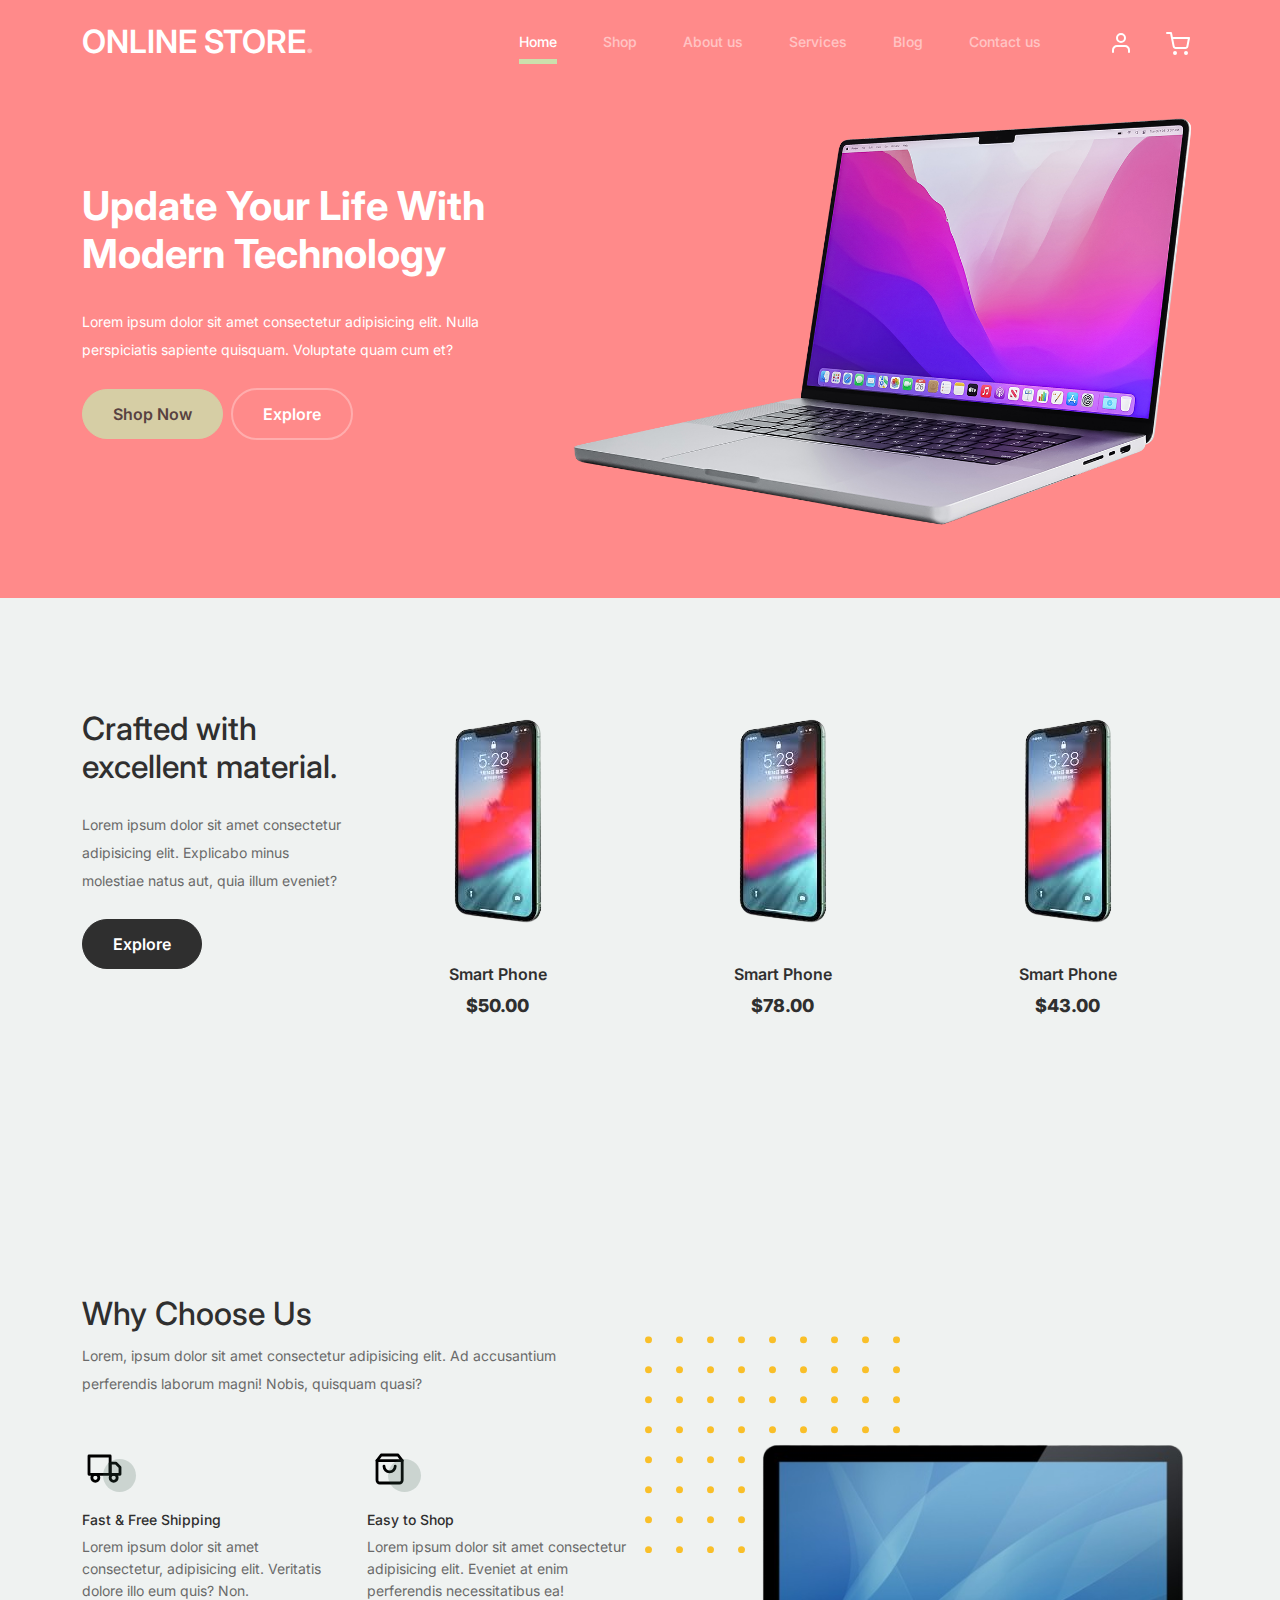
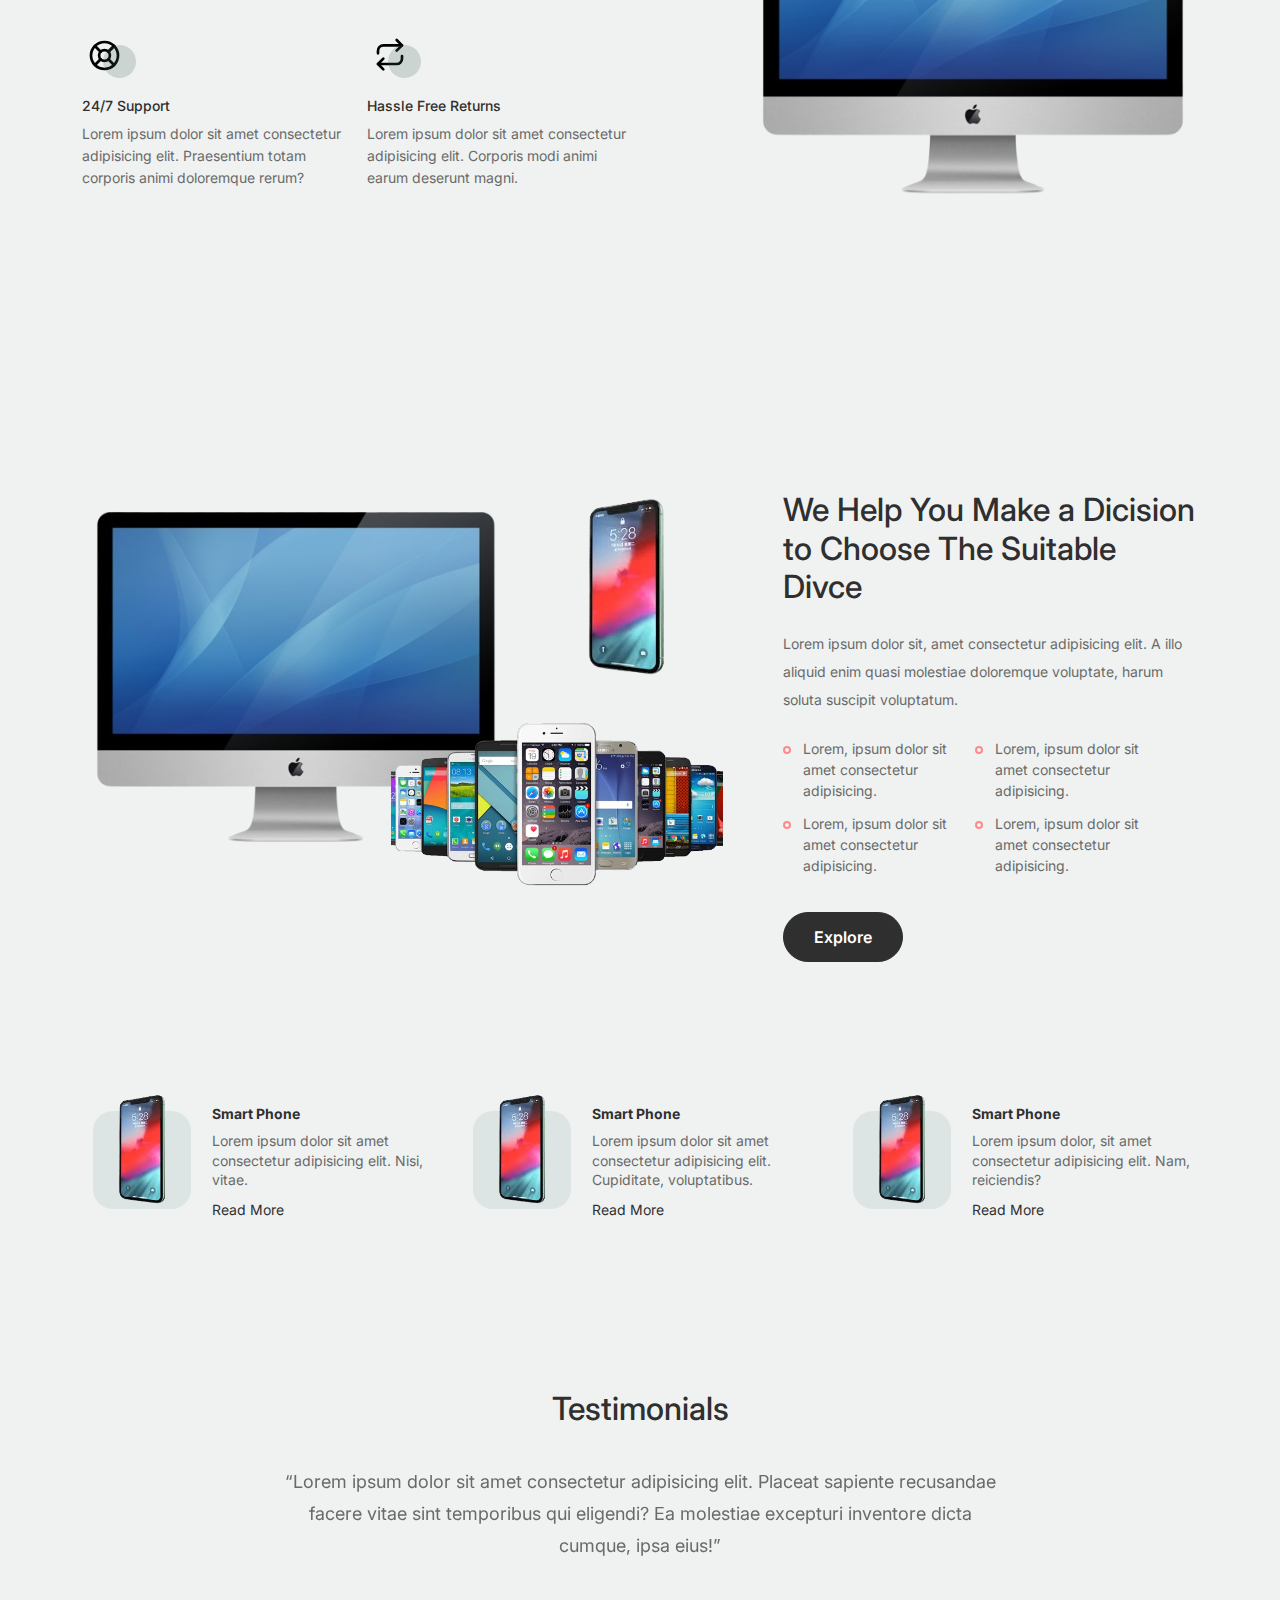
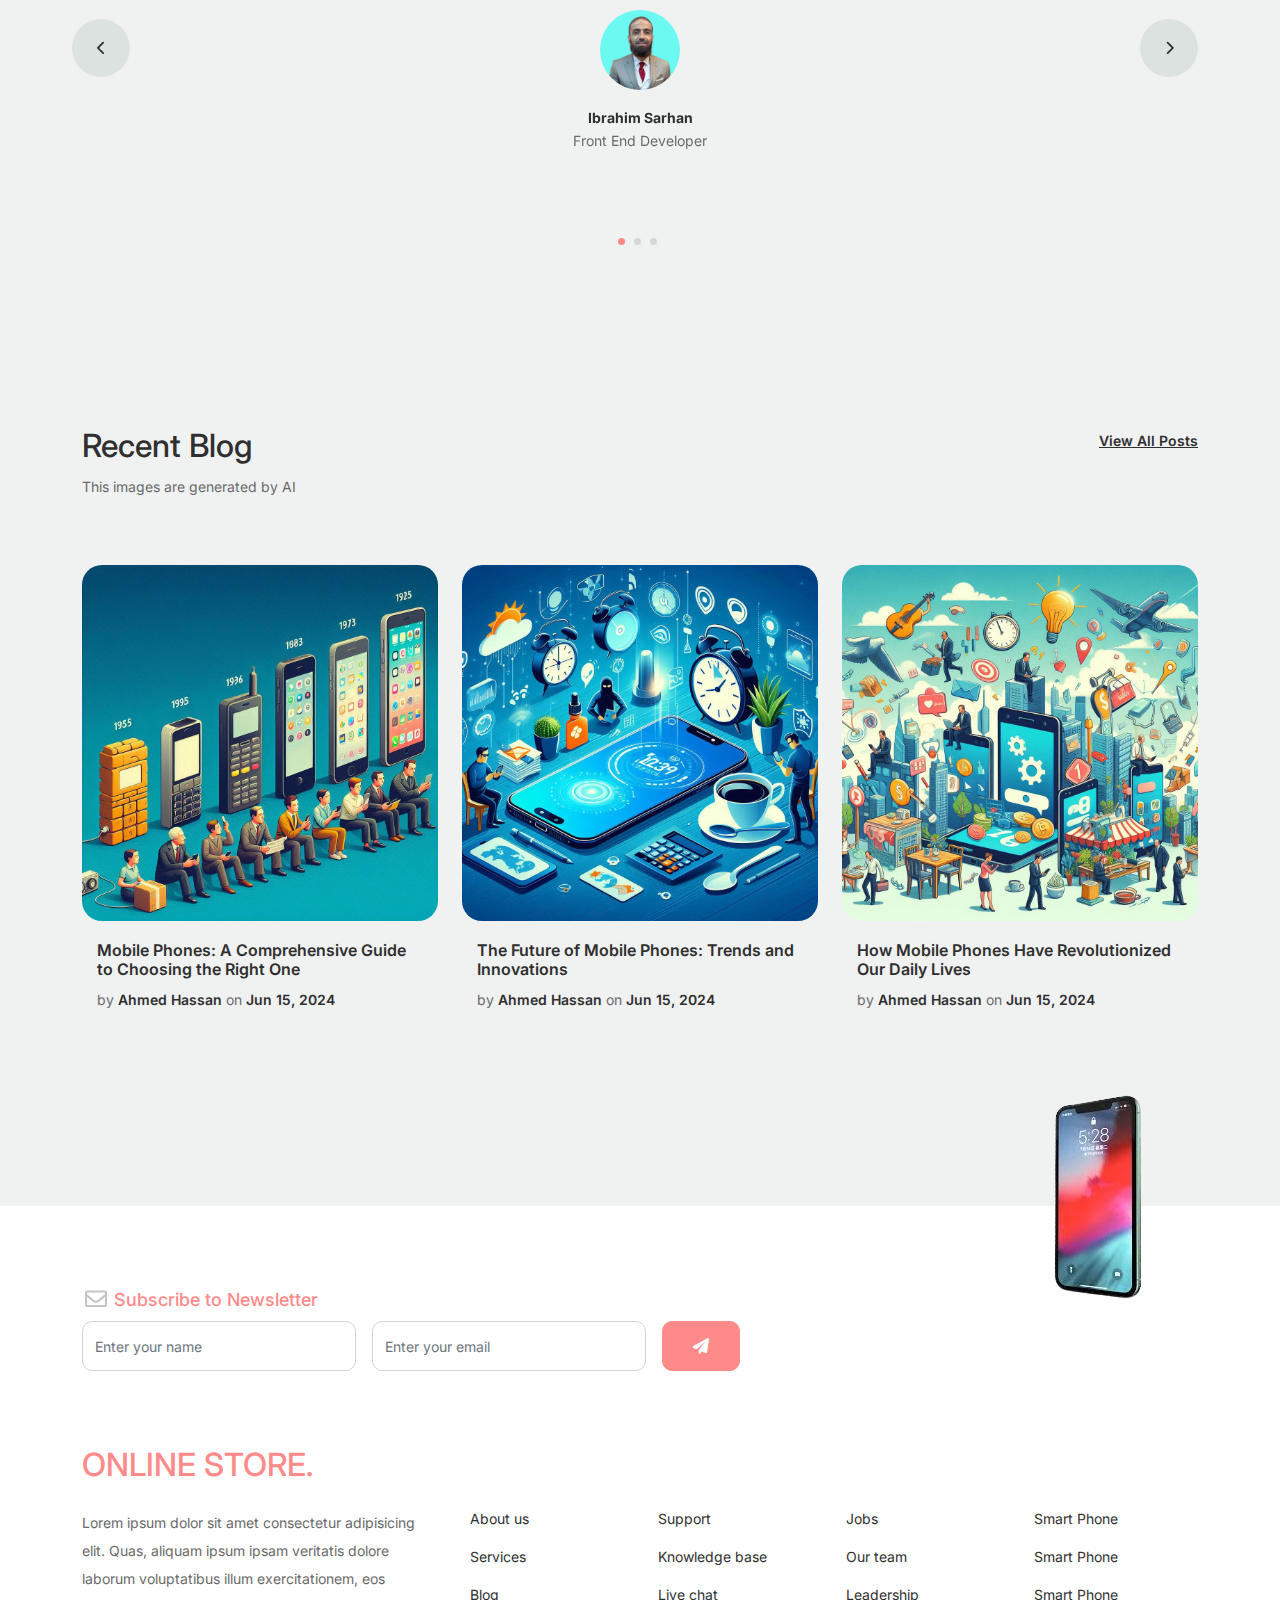
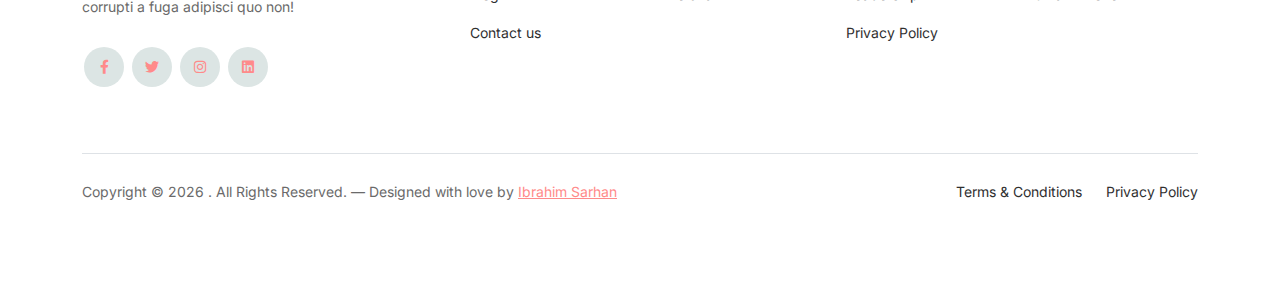
==== commit d846e533: "update the content" ====
--- a/index.html
+++ b/index.html
@@ -6,10 +6,7 @@
       name="viewport"
       content="width=device-width, initial-scale=1, shrink-to-fit=no"
     />
-    <meta name="author" content="Untree.co" />
     <link rel="shortcut icon" href="favicon.png" />
-
-    <meta name="description" content="" />
     <meta name="keywords" content="bootstrap, bootstrap4" />
 
     <!-- Bootstrap CSS -->
@@ -19,6 +16,10 @@
       rel="stylesheet"
     />
     <link href="css/tiny-slider.css" rel="stylesheet" />
+    <link
+      rel="stylesheet"
+      href="https://cdnjs.cloudflare.com/ajax/libs/animate.css/4.1.1/animate.min.css"
+    />
     <link href="css/style.css" rel="stylesheet" />
     <title>Online Store</title>
   </head>
@@ -30,7 +31,7 @@
       arial-label="navigation bar"
     >
       <div class="container">
-        <a class="navbar-brand" href="index.html">Online Store<span>.</span></a>
+        <a class="navbar-brand" href="index.html">ONLINE STORE<span>.</span></a>
 
         <button
           class="navbar-toggler"
@@ -51,7 +52,7 @@
             </li>
             <li><a class="nav-link" href="#">Shop</a></li>
             <li><a class="nav-link" href="#">About us</a></li>
-            <li><a class="nav-link" href="#">Services</a></li>
+            <li><a class="nav-link" href="#services">Services</a></li>
             <li><a class="nav-link" href="#">Blog</a></li>
             <li><a class="nav-link" href="#">Contact us</a></li>
           </ul>
@@ -61,9 +62,7 @@
               <a class="nav-link" href="#"><img src="images/user.svg" /></a>
             </li>
             <li>
-              <a class="nav-link" href="cart.html"
-                ><img src="images/cart.svg"
-              /></a>
+              <a class="nav-link" href="#"><img src="images/cart.svg" /></a>
             </li>
           </ul>
         </div>
@@ -82,8 +81,8 @@
                 <span clsas="d-block">With Modern Technology</span>
               </h1>
               <p class="mb-4">
-                Donec vitae odio quis nisl dapibus malesuada. Nullam ac aliquet
-                velit. Aliquam vulputate velit imperdiet dolor tempor tristique.
+                Lorem ipsum dolor sit amet consectetur adipisicing elit. Nulla
+                perspiciatis sapiente quisquam. Voluptate quam cum et?
               </p>
               <p>
                 <a href="" class="btn btn-secondary me-2">Shop Now</a
@@ -93,7 +92,11 @@
           </div>
           <div class="col-lg-7">
             <div class="hero-img-wrap">
-              <img src="images/couch.png" class="img-fluid" />
+              <img
+                class="animate__animated animate__backInRight"
+                src="images/couch.png"
+                class="img-fluid"
+              />
             </div>
           </div>
         </div>
@@ -109,8 +112,8 @@
           <div class="col-md-12 col-lg-3 mb-5 mb-lg-0">
             <h2 class="mb-4 section-title">Crafted with excellent material.</h2>
             <p class="mb-4">
-              Donec vitae odio quis nisl dapibus malesuada. Nullam ac aliquet
-              velit. Aliquam vulputate velit imperdiet dolor tempor tristique.
+              Lorem ipsum dolor sit amet consectetur adipisicing elit. Explicabo
+              minus molestiae natus aut, quia illum eveniet?
             </p>
             <p><a href="shop.html" class="btn">Explore</a></p>
           </div>
@@ -172,14 +175,14 @@
     <!-- End Product Section -->
 
     <!-- Start Why Choose Us Section -->
-    <div class="why-choose-section">
+    <div id="Services" class="why-choose-section">
       <div class="container">
         <div class="row justify-content-between">
           <div class="col-lg-6">
             <h2 class="section-title">Why Choose Us</h2>
             <p>
-              Donec vitae odio quis nisl dapibus malesuada. Nullam ac aliquet
-              velit. Aliquam vulputate velit imperdiet dolor tempor tristique.
+              Lorem, ipsum dolor sit amet consectetur adipisicing elit. Ad
+              accusantium perferendis laborum magni! Nobis, quisquam quasi?
             </p>
 
             <div class="row my-5">
@@ -190,8 +193,8 @@
                   </div>
                   <h3>Fast &amp; Free Shipping</h3>
                   <p>
-                    Donec vitae odio quis nisl dapibus malesuada. Nullam ac
-                    aliquet velit. Aliquam vulputate.
+                    Lorem ipsum dolor sit amet consectetur, adipisicing elit.
+                    Veritatis dolore illo eum quis? Non.
                   </p>
                 </div>
               </div>
@@ -203,8 +206,8 @@
                   </div>
                   <h3>Easy to Shop</h3>
                   <p>
-                    Donec vitae odio quis nisl dapibus malesuada. Nullam ac
-                    aliquet velit. Aliquam vulputate.
+                    Lorem ipsum dolor sit amet consectetur adipisicing elit.
+                    Eveniet at enim perferendis necessitatibus ea!
                   </p>
                 </div>
               </div>
@@ -220,8 +223,8 @@
                   </div>
                   <h3>24/7 Support</h3>
                   <p>
-                    Donec vitae odio quis nisl dapibus malesuada. Nullam ac
-                    aliquet velit. Aliquam vulputate.
+                    Lorem ipsum dolor sit amet consectetur adipisicing elit.
+                    Praesentium totam corporis animi doloremque rerum?
                   </p>
                 </div>
               </div>
@@ -237,8 +240,8 @@
                   </div>
                   <h3>Hassle Free Returns</h3>
                   <p>
-                    Donec vitae odio quis nisl dapibus malesuada. Nullam ac
-                    aliquet velit. Aliquam vulputate.
+                    Lorem ipsum dolor sit amet consectetur adipisicing elit.
+                    Corporis modi animi earum deserunt magni.
                   </p>
                 </div>
               </div>
@@ -247,11 +250,7 @@
 
           <div class="col-lg-5">
             <div class="img-wrap">
-              <img
-                src="images/why-choose-us-img.jpg"
-                alt="Image"
-                class="img-fluid"
-              />
+              <img src="images/monitor.png" alt="Image" class="img-fluid" />
             </div>
           </div>
         </div>
@@ -266,32 +265,31 @@
           <div class="col-lg-7 mb-5 mb-lg-0">
             <div class="imgs-grid">
               <div class="grid grid-1">
-                <img src="images/img-grid-1.jpg" alt="Untree.co" />
+                <img src="images/monitor.png" alt="Untree.co" />
               </div>
               <div class="grid grid-2">
-                <img src="images/img-grid-2.jpg" alt="Untree.co" />
+                <img src="images/sofa.png" alt="Untree.co" />
               </div>
               <div class="grid grid-3">
-                <img src="images/img-grid-3.jpg" alt="Untree.co" />
+                <img src="images/img-grid-3.png" alt="Untree.co" />
               </div>
             </div>
           </div>
           <div class="col-lg-5 ps-lg-5">
             <h2 class="section-title mb-4">
-              We Help You Make Modern Interior Design
+              We Help You Make a Dicision to Choose The Suitable Divce
             </h2>
             <p>
-              Donec facilisis quam ut purus rutrum lobortis. Donec vitae odio
-              quis nisl dapibus malesuada. Nullam ac aliquet velit. Aliquam
-              vulputate velit imperdiet dolor tempor tristique. Pellentesque
-              habitant morbi tristique senectus et netus et malesuada
+              Lorem ipsum dolor sit, amet consectetur adipisicing elit. A illo
+              aliquid enim quasi molestiae doloremque voluptate, harum soluta
+              suscipit voluptatum.
             </p>
 
             <ul class="list-unstyled custom-list my-4">
-              <li>Donec vitae odio quis nisl dapibus malesuada</li>
-              <li>Donec vitae odio quis nisl dapibus malesuada</li>
-              <li>Donec vitae odio quis nisl dapibus malesuada</li>
-              <li>Donec vitae odio quis nisl dapibus malesuada</li>
+              <li>Lorem, ipsum dolor sit amet consectetur adipisicing.</li>
+              <li>Lorem, ipsum dolor sit amet consectetur adipisicing.</li>
+              <li>Lorem, ipsum dolor sit amet consectetur adipisicing.</li>
+              <li>Lorem, ipsum dolor sit amet consectetur adipisicing.</li>
             </ul>
             <p><a herf="#" class="btn">Explore</a></p>
           </div>
@@ -310,10 +308,10 @@
                 <img src="images/product-1.png" alt="Image" class="img-fluid" />
               </div>
               <div class="pt-3">
-                <h3>Nordic Chair</h3>
+                <h3>Smart Phone</h3>
                 <p>
-                  Donec facilisis quam ut purus rutrum lobortis. Donec vitae
-                  odio
+                  Lorem ipsum dolor sit amet consectetur adipisicing elit. Nisi,
+                  vitae.
                 </p>
                 <p><a href="#">Read More</a></p>
               </div>
@@ -326,10 +324,10 @@
                 <img src="images/product-2.png" alt="Image" class="img-fluid" />
               </div>
               <div class="pt-3">
-                <h3>Kruzo Aero Chair</h3>
+                <h3>Smart Phone</h3>
                 <p>
-                  Donec facilisis quam ut purus rutrum lobortis. Donec vitae
-                  odio
+                  Lorem ipsum dolor sit amet consectetur adipisicing elit.
+                  Cupiditate, voluptatibus.
                 </p>
                 <p><a href="#">Read More</a></p>
               </div>
@@ -342,10 +340,10 @@
                 <img src="images/product-3.png" alt="Image" class="img-fluid" />
               </div>
               <div class="pt-3">
-                <h3>Ergonomic Chair</h3>
+                <h3>Smart Phone</h3>
                 <p>
-                  Donec facilisis quam ut purus rutrum lobortis. Donec vitae
-                  odio
+                  Lorem ipsum dolor, sit amet consectetur adipisicing elit. Nam,
+                  reiciendis?
                 </p>
                 <p><a href="#">Read More</a></p>
               </div>
@@ -384,13 +382,10 @@
                       <div class="testimonial-block text-center">
                         <blockquote class="mb-5">
                           <p>
-                            &ldquo;Donec facilisis quam ut purus rutrum
-                            lobortis. Donec vitae odio quis nisl dapibus
-                            malesuada. Nullam ac aliquet velit. Aliquam
-                            vulputate velit imperdiet dolor tempor tristique.
-                            Pellentesque habitant morbi tristique senectus et
-                            netus et malesuada fames ac turpis egestas. Integer
-                            convallis volutpat dui quis scelerisque.&rdquo;
+                            &ldquo;Lorem ipsum dolor sit amet consectetur
+                            adipisicing elit. Placeat sapiente recusandae facere
+                            vitae sint temporibus qui eligendi? Ea molestiae
+                            excepturi inventore dicta cumque, ipsa eius!&rdquo;
                           </p>
                         </blockquote>
 
@@ -419,13 +414,13 @@
                       <div class="testimonial-block text-center">
                         <blockquote class="mb-5">
                           <p>
-                            &ldquo;Donec facilisis quam ut purus rutrum
-                            lobortis. Donec vitae odio quis nisl dapibus
-                            malesuada. Nullam ac aliquet velit. Aliquam
-                            vulputate velit imperdiet dolor tempor tristique.
-                            Pellentesque habitant morbi tristique senectus et
-                            netus et malesuada fames ac turpis egestas. Integer
-                            convallis volutpat dui quis scelerisque.&rdquo;
+                            &ldquo;Lorem ipsum dolor sit, amet consectetur
+                            adipisicing elit. Accusamus rem excepturi deleniti
+                            doloremque aperiam cum sed eius, odit, quidem
+                            molestiae vitae. Saepe, magni nisi deleniti aut
+                            repellendus maiores veritatis beatae voluptas ab,
+                            porro laudantium, dolorem et. Quaerat, doloribus!
+                            Culpa, quisquam.&rdquo;
                           </p>
                         </blockquote>
 
@@ -454,13 +449,13 @@
                       <div class="testimonial-block text-center">
                         <blockquote class="mb-5">
                           <p>
-                            &ldquo;Donec facilisis quam ut purus rutrum
-                            lobortis. Donec vitae odio quis nisl dapibus
-                            malesuada. Nullam ac aliquet velit. Aliquam
-                            vulputate velit imperdiet dolor tempor tristique.
-                            Pellentesque habitant morbi tristique senectus et
-                            netus et malesuada fames ac turpis egestas. Integer
-                            convallis volutpat dui quis scelerisque.&rdquo;
+                            &ldquo;Lorem, ipsum dolor sit amet consectetur
+                            adipisicing elit. Impedit nostrum ipsum quasi
+                            pariatur fugit consectetur est. Aspernatur
+                            voluptates debitis libero doloremque sint molestias
+                            ad! Et earum iure distinctio veniam repudiandae ab
+                            molestias optio, fugiat harum, quaerat quos tenetur
+                            nostrum nobis.&rdquo;
                           </p>
                         </blockquote>
 
@@ -496,6 +491,7 @@
         <div class="row mb-5">
           <div class="col-md-6">
             <h2 class="section-title">Recent Blog</h2>
+            <p>This images are generated by AI</p>
           </div>
           <div class="col-md-6 text-start text-md-end">
             <a href="#" class="more">View All Posts</a>
@@ -506,13 +502,18 @@
           <div class="col-12 col-sm-6 col-md-4 mb-4 mb-md-0">
             <div class="post-entry">
               <a href="#" class="post-thumbnail"
-                ><img src="images/post-1.jpg" alt="Image" class="img-fluid"
+                ><img src="images/post-3.jpeg" alt="Image" class="img-fluid"
               /></a>
               <div class="post-content-entry">
-                <h3><a href="#">First Time Home Owner Ideas</a></h3>
+                <h3>
+                  <a href="#"
+                    >Mobile Phones: A Comprehensive Guide to Choosing the Right
+                    One</a
+                  >
+                </h3>
                 <div class="meta">
-                  <span>by <a href="#">Kristin Watson</a></span>
-                  <span>on <a href="#">Dec 19, 2021</a></span>
+                  <span>by <a href="#">Ahmed Hassan</a></span>
+                  <span>on <a href="#">Jun 15, 2024</a></span>
                 </div>
               </div>
             </div>
@@ -521,13 +522,17 @@
           <div class="col-12 col-sm-6 col-md-4 mb-4 mb-md-0">
             <div class="post-entry">
               <a href="#" class="post-thumbnail"
-                ><img src="images/post-2.jpg" alt="Image" class="img-fluid"
+                ><img src="images/post-2.jpeg" alt="Image" class="img-fluid"
               /></a>
               <div class="post-content-entry">
-                <h3><a href="#">How To Keep Your Furniture Clean</a></h3>
+                <h3>
+                  <a href="#"
+                    >The Future of Mobile Phones: Trends and Innovations</a
+                  >
+                </h3>
                 <div class="meta">
-                  <span>by <a href="#">Robert Fox</a></span>
-                  <span>on <a href="#">Dec 15, 2021</a></span>
+                  <span>by <a href="#">Ahmed Hassan</a></span>
+                  <span>on <a href="#">Jun 15, 2024</a></span>
                 </div>
               </div>
             </div>
@@ -536,13 +541,17 @@
           <div class="col-12 col-sm-6 col-md-4 mb-4 mb-md-0">
             <div class="post-entry">
               <a href="#" class="post-thumbnail"
-                ><img src="images/post-3.jpg" alt="Image" class="img-fluid"
+                ><img src="images/post-1.jpeg" alt="Image" class="img-fluid"
               /></a>
               <div class="post-content-entry">
-                <h3><a href="#">Small Space Furniture Apartment Ideas</a></h3>
+                <h3>
+                  <a href="#"
+                    >How Mobile Phones Have Revolutionized Our Daily Lives</a
+                  >
+                </h3>
                 <div class="meta">
-                  <span>by <a href="#">Kristin Watson</a></span>
-                  <span>on <a href="#">Dec 12, 2021</a></span>
+                  <span>by <a href="#">Ahmed Hassan</a></span>
+                  <span>on <a href="#">Jun 15, 2024</a></span>
                 </div>
               </div>
             </div>
@@ -599,13 +608,12 @@
         <div class="row g-5 mb-5">
           <div class="col-lg-4">
             <div class="mb-4 footer-logo-wrap">
-              <a href="#" class="footer-logo">Furni<span>.</span></a>
+              <a href="#" class="footer-logo">ONLINE STORE<span>.</span></a>
             </div>
             <p class="mb-4">
-              Donec facilisis quam ut purus rutrum lobortis. Donec vitae odio
-              quis nisl dapibus malesuada. Nullam ac aliquet velit. Aliquam
-              vulputate velit imperdiet dolor tempor tristique. Pellentesque
-              habitant
+              Lorem ipsum dolor sit amet consectetur adipisicing elit. Quas,
+              aliquam ipsum ipsam veritatis dolore laborum voluptatibus illum
+              exercitationem, eos corrupti a fuga adipisci quo non!
             </p>
 
             <ul class="list-unstyled custom-social">
@@ -672,7 +680,7 @@
                   document.write(new Date().getFullYear());
                 </script>
                 . All Rights Reserved. &mdash; Designed with love by
-                <a href="https://ibrahim-sarhan.github.io/Personal_Portfolio/"
+                <a target="_blank" href="https://ibrahimsarhan.vercel.app/"
                   ><span>Ibrahim Sarhan</span></a
                 >
               </p>
--- a/css/style.css
+++ b/css/style.css
@@ -2,6 +2,9 @@
 :root {
   --main-color: #ff8a8a;
   --secondary-color: #cce0ac;
+}
+html {
+  scroll-behavior: smooth;
 }
 body {
   overflow-x: hidden;
@@ -153,7 +156,7 @@
 }
 .hero p {
   color: rgba(255, 255, 255);
-  margin-botom: 30px;
+  margin-bottom: 30px;
 }
 .hero .hero-img-wrap {
   position: relative;
@@ -165,6 +168,10 @@
   z-index: 2;
   max-width: 40rem;
   left: -20px;
+  transition: 0.6s;
+}
+.hero .hero-img-wrap:hover img {
+  transform: rotateY(180deg);
 }
 @media (max-width: 768px) {
   .hero .hero-img-wrap img {
@@ -184,22 +191,6 @@
     left: 0px;
     top: -80px;
     right: -100px;
-  }
-}
-.hero .hero-img-wrap:after {
-  content: "";
-  position: absolute;
-  width: 255px;
-  height: 217px;
-  background-image: url("../images/dots-light.svg");
-  background-size: contain;
-  background-repeat: no-repeat;
-  right: -100px;
-  top: -0px;
-}
-@media (min-width: 1200px) {
-  .hero .hero-img-wrap:after {
-    top: -40px;
   }
 }
 
@@ -342,9 +333,11 @@
   -ms-transform: translate(-40%, -40%);
   transform: translate(-40%, -40%);
   z-index: -1;
+  top: 8rem;
 }
 .why-choose-section .img-wrap img {
   border-radius: 20px;
+  margin-top: 8rem;
 }
 
 .feature {
@@ -819,67 +812,6 @@
 textarea {
   height: auto !important;
 }
-
-.site-blocks-table {
-  overflow: auto;
-}
-.site-blocks-table .product-thumbnail {
-  width: 200px;
-}
-.site-blocks-table .btn {
-  padding: 2px 10px;
-}
-.site-blocks-table thead th {
-  padding: 30px;
-  text-align: center;
-  border-width: 0px !important;
-  vertical-align: middle;
-  color: rgba(0, 0, 0, 0.8);
-  font-size: 18px;
-}
-.site-blocks-table td {
-  padding: 20px;
-  text-align: center;
-  vertical-align: middle;
-  color: rgba(0, 0, 0, 0.8);
-}
-.site-blocks-table tbody tr:first-child td {
-  border-top: 1px solid var(--main-color) !important;
-}
-.site-blocks-table .btn {
-  background: none !important;
-  color: #000000;
-  border: none;
-  height: auto !important;
-}
-
-.site-block-order-table th {
-  border-top: none !important;
-  border-bottom-width: 1px !important;
-}
-
-.site-block-order-table td,
-.site-block-order-table th {
-  color: #000000;
-}
-
-.couponcode-wrap input {
-  border-radius: 10px !important;
-}
-
 .text-primary {
   color: var(--main-color) !important;
 }
-
-.thankyou-icon {
-  position: relative;
-  color: var(--main-color);
-}
-.thankyou-icon:before {
-  position: absolute;
-  content: "";
-  width: 50px;
-  height: 50px;
-  border-radius: 50%;
-  background: rgba(59, 93, 80, 0.2);
-}
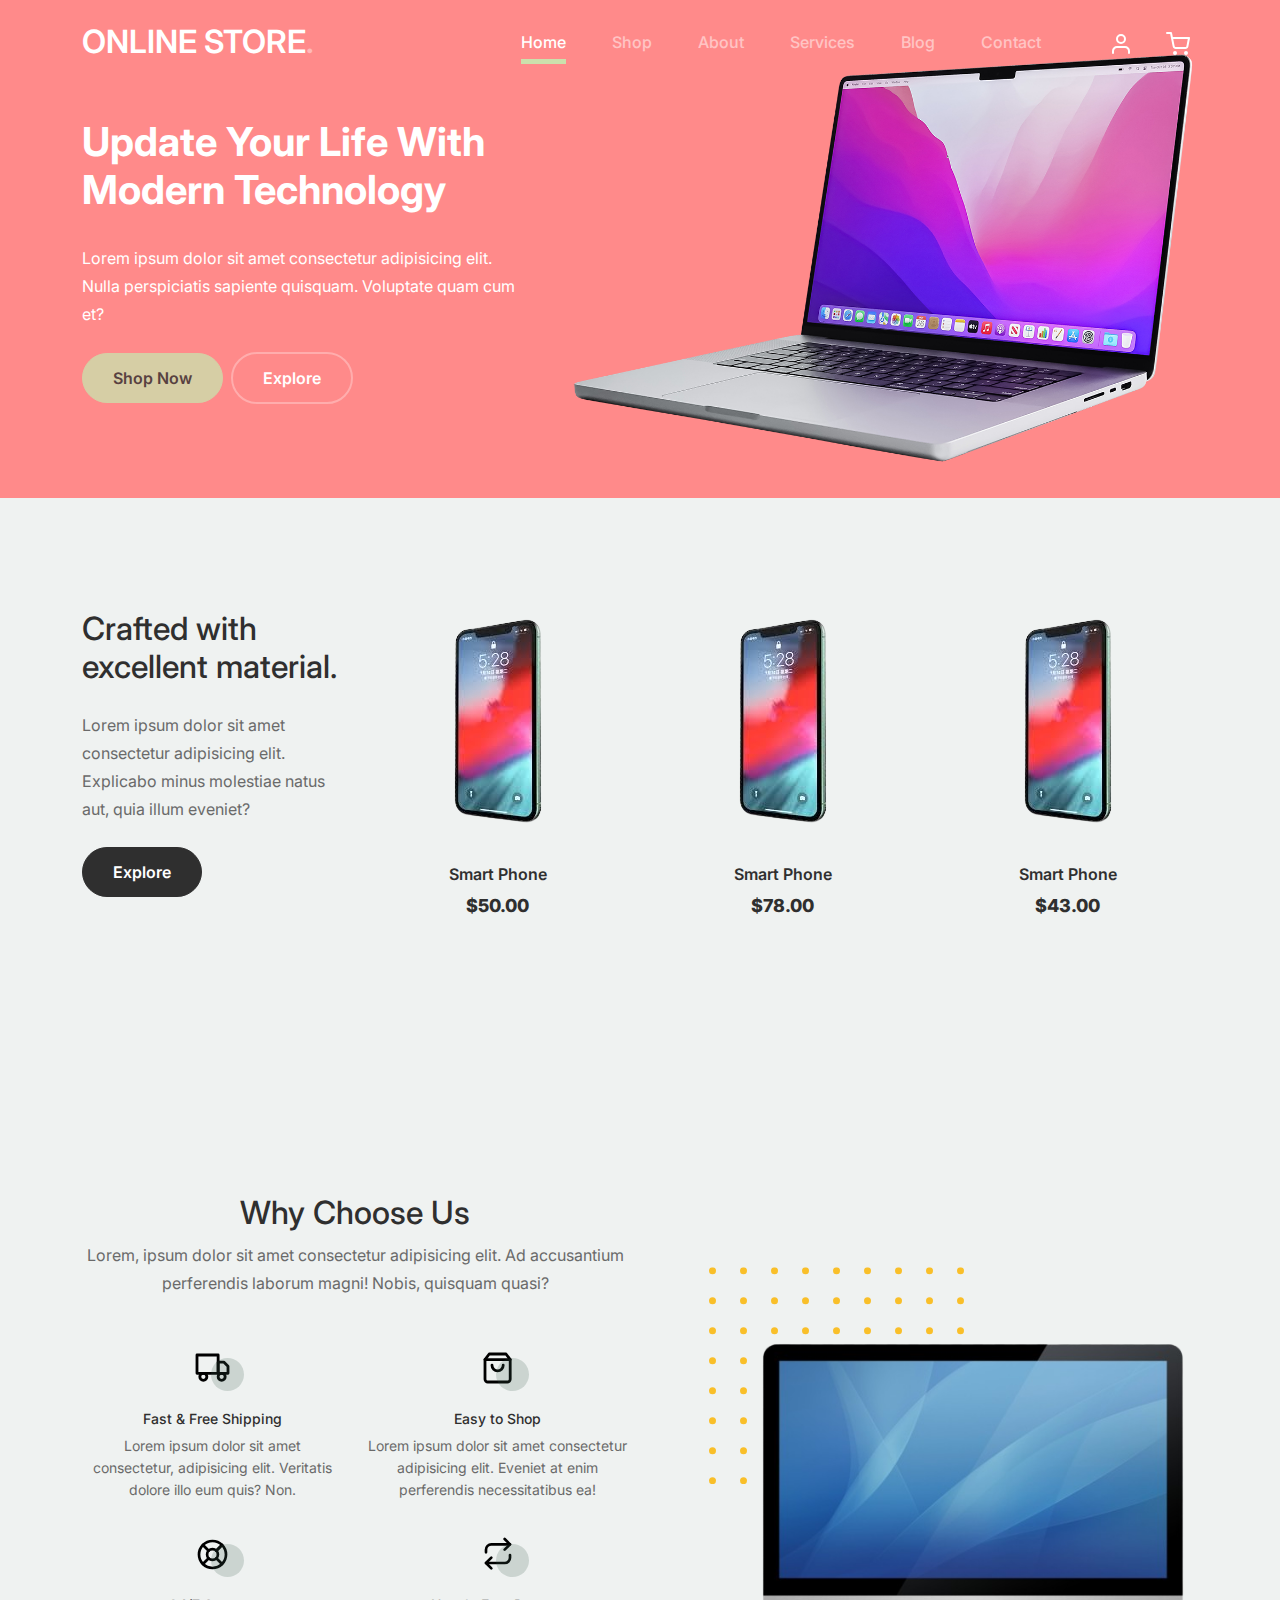
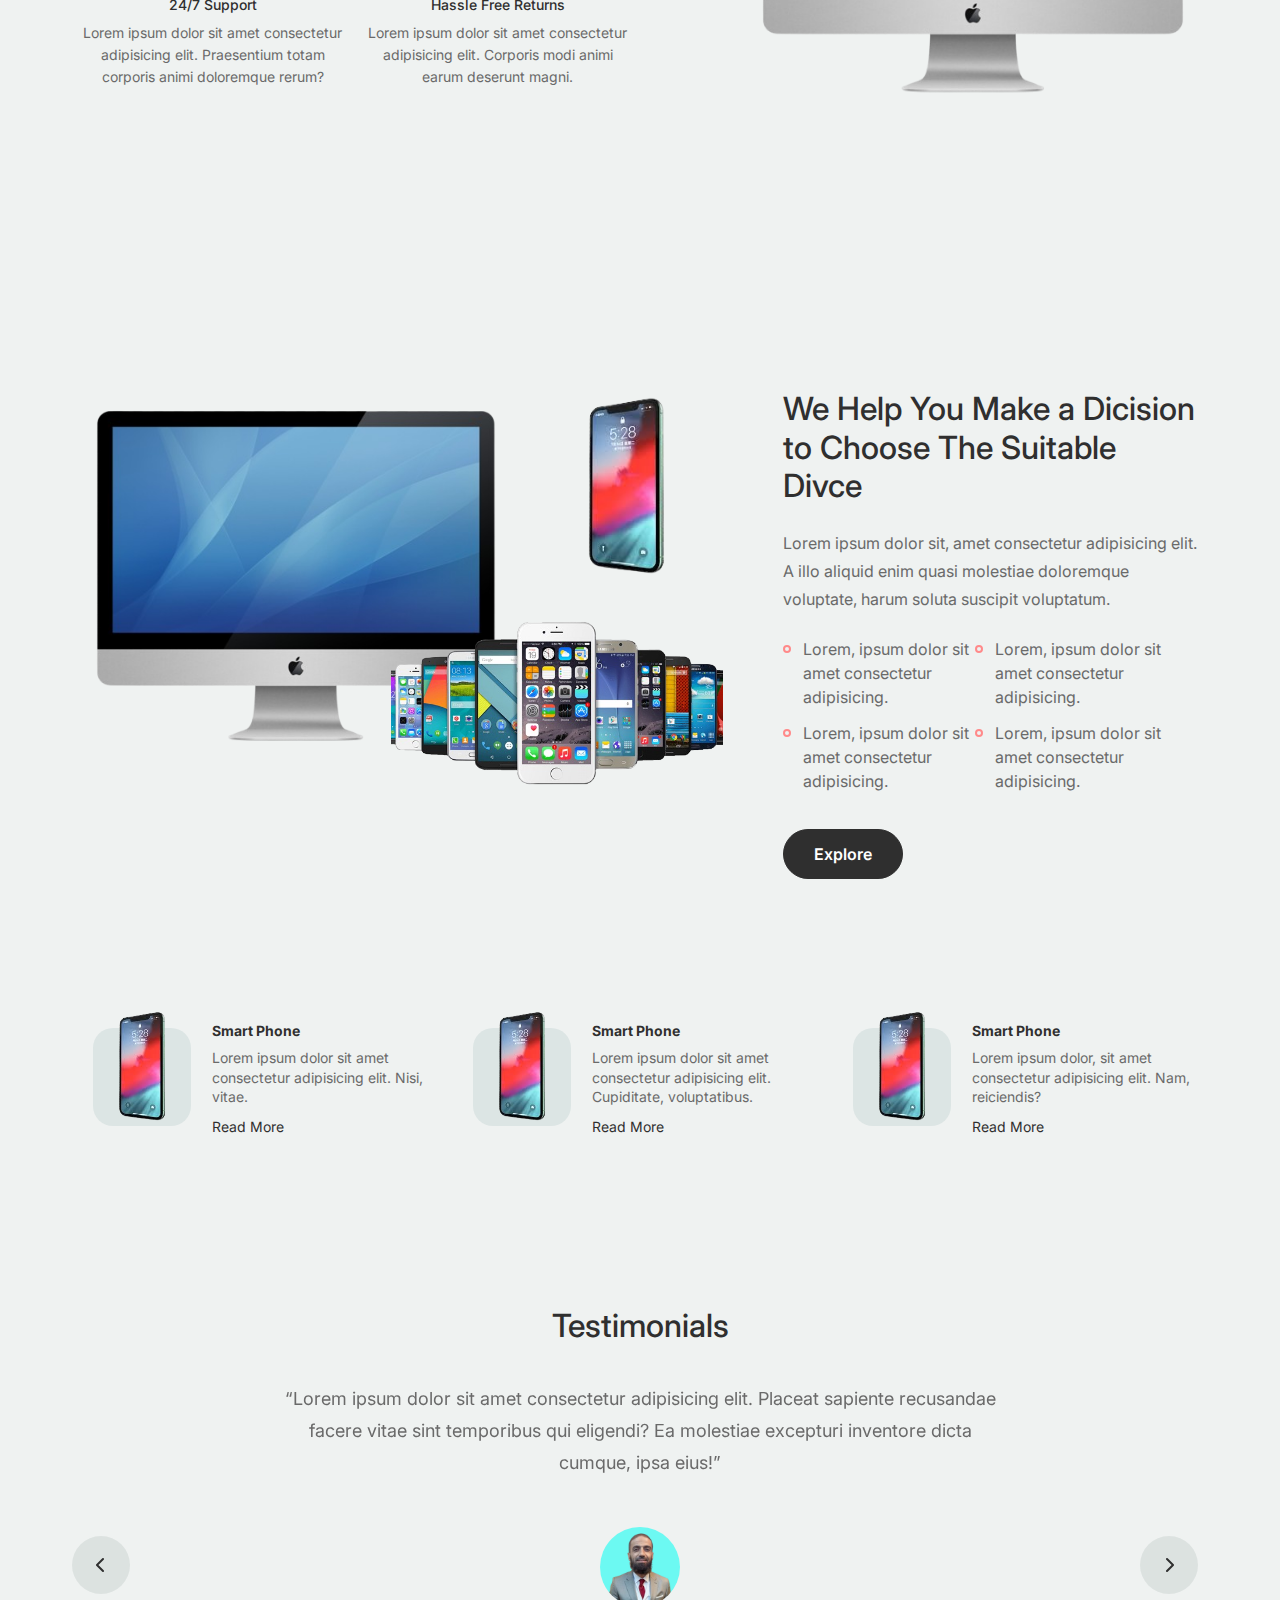
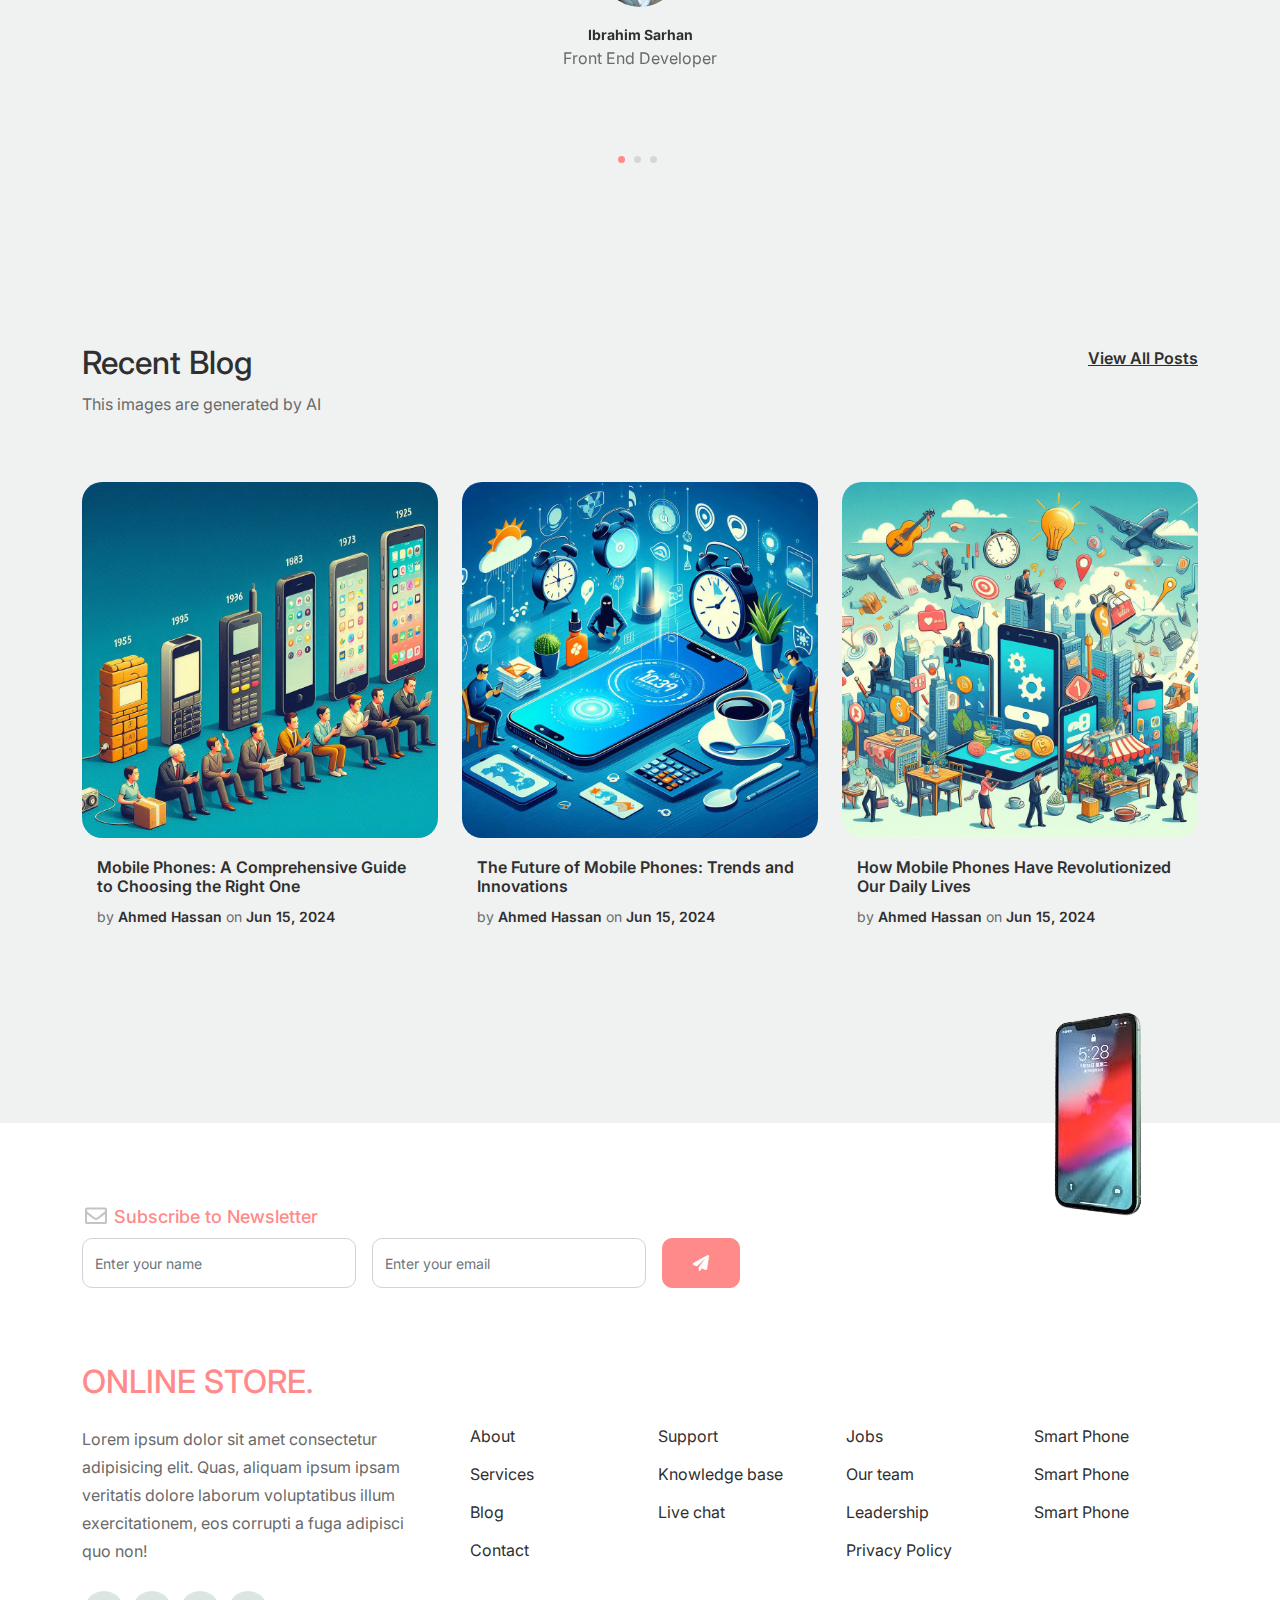
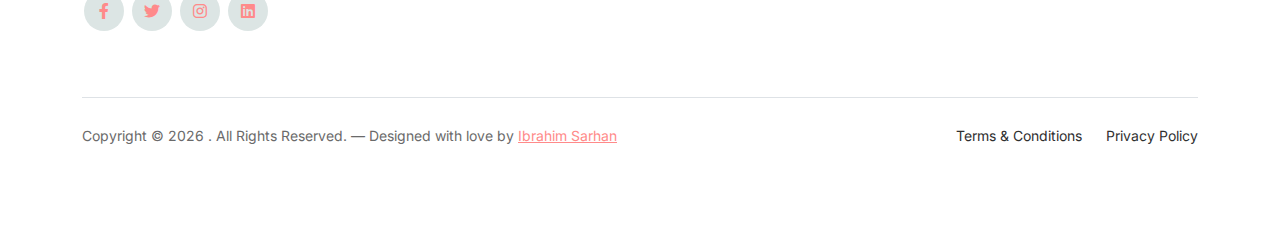
==== commit 4b957fd4: "Final update" ====
--- a/index.html
+++ b/index.html
@@ -21,6 +21,7 @@
       href="https://cdnjs.cloudflare.com/ajax/libs/animate.css/4.1.1/animate.min.css"
     />
     <link href="css/style.css" rel="stylesheet" />
+    <link rel="stylesheet" href="css/mobileStyle.css" />
     <title>Online Store</title>
   </head>
 
@@ -51,10 +52,10 @@
               <a class="nav-link" href="index.html">Home</a>
             </li>
             <li><a class="nav-link" href="#">Shop</a></li>
-            <li><a class="nav-link" href="#">About us</a></li>
+            <li><a class="nav-link" href="#">About</a></li>
             <li><a class="nav-link" href="#services">Services</a></li>
-            <li><a class="nav-link" href="#">Blog</a></li>
-            <li><a class="nav-link" href="#">Contact us</a></li>
+            <li><a class="nav-link" href="#blog">Blog</a></li>
+            <li><a class="nav-link" href="#">Contact</a></li>
           </ul>
 
           <ul class="custom-navbar-cta navbar-nav mb-2 mb-md-0 ms-5">
@@ -138,7 +139,7 @@
 
           <!-- Start Column 3 -->
           <div class="box col-12 col-md-4 col-lg-3 mb-5 mb-md-0">
-            <a class="product-item" href="cart.html">
+            <a class="product-item" href="#">
               <img
                 src="images/product-2.png"
                 class="img-fluid product-thumbnail"
@@ -155,7 +156,7 @@
 
           <!-- Start Column 4 -->
           <div class="box col-12 col-md-4 col-lg-3 mb-5 mb-md-0">
-            <a class="product-item" href="cart.html">
+            <a class="product-item" href="#">
               <img
                 src="images/product-3.png"
                 class="img-fluid product-thumbnail"
@@ -175,16 +176,17 @@
     <!-- End Product Section -->
 
     <!-- Start Why Choose Us Section -->
-    <div id="Services" class="why-choose-section">
+    <div id="services" class="why-choose-section">
       <div class="container">
-        <div class="row justify-content-between">
+        <div
+          class="row justify-content-between text-center flex-column-reverse flex-lg-row"
+        >
           <div class="col-lg-6">
             <h2 class="section-title">Why Choose Us</h2>
             <p>
               Lorem, ipsum dolor sit amet consectetur adipisicing elit. Ad
               accusantium perferendis laborum magni! Nobis, quisquam quasi?
             </p>
-
             <div class="row my-5">
               <div class="col-6 col-md-6">
                 <div class="feature">
@@ -247,7 +249,6 @@
               </div>
             </div>
           </div>
-
           <div class="col-lg-5">
             <div class="img-wrap">
               <img src="images/monitor.png" alt="Image" class="img-fluid" />
@@ -265,13 +266,13 @@
           <div class="col-lg-7 mb-5 mb-lg-0">
             <div class="imgs-grid">
               <div class="grid grid-1">
-                <img src="images/monitor.png" alt="Untree.co" />
+                <img src="images/monitor.png" alt="online store" />
               </div>
               <div class="grid grid-2">
-                <img src="images/sofa.png" alt="Untree.co" />
+                <img src="images/sofa.png" alt="online store" />
               </div>
               <div class="grid grid-3">
-                <img src="images/img-grid-3.png" alt="Untree.co" />
+                <img src="images/img-grid-3.png" alt="online store" />
               </div>
             </div>
           </div>
@@ -486,7 +487,7 @@
     <!-- End Testimonial Slider -->
 
     <!-- Start Blog Section -->
-    <div class="blog-section">
+    <div id="blog" class="blog-section">
       <div class="container">
         <div class="row mb-5">
           <div class="col-md-6">
@@ -636,10 +637,10 @@
             <div class="row links-wrap">
               <div class="col-6 col-sm-6 col-md-3">
                 <ul class="list-unstyled">
-                  <li><a href="#">About us</a></li>
+                  <li><a href="#">About</a></li>
                   <li><a href="#">Services</a></li>
-                  <li><a href="#">Blog</a></li>
-                  <li><a href="#">Contact us</a></li>
+                  <li><a href="#blog">Blog</a></li>
+                  <li><a href="#">Contact</a></li>
                 </ul>
               </div>
 
--- a/css/tiny-slider.css
+++ b/css/tiny-slider.css
@@ -1,3 +1,138 @@
-.tns-outer{padding:0 !important}.tns-outer [hidden]{display:none !important}.tns-outer [aria-controls],.tns-outer [data-action]{cursor:pointer}.tns-slider{-webkit-transition:all 0s;-moz-transition:all 0s;transition:all 0s}.tns-slider>.tns-item{-webkit-box-sizing:border-box;-moz-box-sizing:border-box;box-sizing:border-box}.tns-horizontal.tns-subpixel{white-space:nowrap}.tns-horizontal.tns-subpixel>.tns-item{display:inline-block;vertical-align:top;white-space:normal}.tns-horizontal.tns-no-subpixel:after{content:'';display:table;clear:both}.tns-horizontal.tns-no-subpixel>.tns-item{float:left}.tns-horizontal.tns-carousel.tns-no-subpixel>.tns-item{margin-right:-100%}.tns-no-calc{position:relative;left:0}.tns-gallery{position:relative;left:0;min-height:1px}.tns-gallery>.tns-item{position:absolute;left:-100%;-webkit-transition:transform 0s, opacity 0s;-moz-transition:transform 0s, opacity 0s;transition:transform 0s, opacity 0s}.tns-gallery>.tns-slide-active{position:relative;left:auto !important}.tns-gallery>.tns-moving{-webkit-transition:all 0.25s;-moz-transition:all 0.25s;transition:all 0.25s}.tns-autowidth{display:inline-block}.tns-lazy-img{-webkit-transition:opacity 0.6s;-moz-transition:opacity 0.6s;transition:opacity 0.6s;opacity:0.6}.tns-lazy-img.tns-complete{opacity:1}.tns-ah{-webkit-transition:height 0s;-moz-transition:height 0s;transition:height 0s}.tns-ovh{overflow:hidden}.tns-visually-hidden{position:absolute;left:-10000em}.tns-transparent{opacity:0;visibility:hidden}.tns-fadeIn{opacity:1;filter:alpha(opacity=100);z-index:0}.tns-normal,.tns-fadeOut{opacity:0;filter:alpha(opacity=0);z-index:-1}.tns-vpfix{white-space:nowrap}.tns-vpfix>div,.tns-vpfix>li{display:inline-block}.tns-t-subp2{margin:0 auto;width:310px;position:relative;height:10px;overflow:hidden}.tns-t-ct{width:2333.3333333%;width:-webkit-calc(100% * 70 / 3);width:-moz-calc(100% * 70 / 3);width:calc(100% * 70 / 3);position:absolute;right:0}.tns-t-ct:after{content:'';display:table;clear:both}.tns-t-ct>div{width:1.4285714%;width:-webkit-calc(100% / 70);width:-moz-calc(100% / 70);width:calc(100% / 70);height:10px;float:left}
-
-/*# sourceMappingURL=sourcemaps/tiny-slider.css.map */+.tns-outer {
+  padding: 0 !important;
+}
+.tns-outer [hidden] {
+  display: none !important;
+}
+.tns-outer [aria-controls],
+.tns-outer [data-action] {
+  cursor: pointer;
+}
+.tns-slider {
+  -webkit-transition: all 0s;
+  -moz-transition: all 0s;
+  transition: all 0s;
+}
+.tns-slider > .tns-item {
+  -webkit-box-sizing: border-box;
+  -moz-box-sizing: border-box;
+  box-sizing: border-box;
+}
+.tns-horizontal.tns-subpixel {
+  white-space: nowrap;
+}
+.tns-horizontal.tns-subpixel > .tns-item {
+  display: inline-block;
+  vertical-align: top;
+  white-space: normal;
+}
+.tns-horizontal.tns-no-subpixel:after {
+  content: "";
+  display: table;
+  clear: both;
+}
+.tns-horizontal.tns-no-subpixel > .tns-item {
+  float: left;
+}
+.tns-horizontal.tns-carousel.tns-no-subpixel > .tns-item {
+  margin-right: -100%;
+}
+.tns-no-calc {
+  position: relative;
+  left: 0;
+}
+.tns-gallery {
+  position: relative;
+  left: 0;
+  min-height: 1px;
+}
+.tns-gallery > .tns-item {
+  position: absolute;
+  left: -100%;
+  -webkit-transition: transform 0s, opacity 0s;
+  -moz-transition: transform 0s, opacity 0s;
+  transition: transform 0s, opacity 0s;
+}
+.tns-gallery > .tns-slide-active {
+  position: relative;
+  left: auto !important;
+}
+.tns-gallery > .tns-moving {
+  -webkit-transition: all 0.25s;
+  -moz-transition: all 0.25s;
+  transition: all 0.25s;
+}
+.tns-autowidth {
+  display: inline-block;
+}
+.tns-lazy-img {
+  -webkit-transition: opacity 0.6s;
+  -moz-transition: opacity 0.6s;
+  transition: opacity 0.6s;
+  opacity: 0.6;
+}
+.tns-lazy-img.tns-complete {
+  opacity: 1;
+}
+.tns-ah {
+  -webkit-transition: height 0s;
+  -moz-transition: height 0s;
+  transition: height 0s;
+}
+.tns-ovh {
+  overflow: hidden;
+}
+.tns-visually-hidden {
+  position: absolute;
+  left: -10000em;
+}
+.tns-transparent {
+  opacity: 0;
+  visibility: hidden;
+}
+.tns-fadeIn {
+  opacity: 1;
+  filter: alpha(opacity=100);
+  z-index: 0;
+}
+.tns-normal,
+.tns-fadeOut {
+  opacity: 0;
+  filter: alpha(opacity=0);
+  z-index: -1;
+}
+.tns-vpfix {
+  white-space: nowrap;
+}
+.tns-vpfix > div,
+.tns-vpfix > li {
+  display: inline-block;
+}
+.tns-t-subp2 {
+  margin: 0 auto;
+  width: 310px;
+  position: relative;
+  height: 10px;
+  overflow: hidden;
+}
+.tns-t-ct {
+  width: 2333.3333333%;
+  width: -webkit-calc(100% * 70 / 3);
+  width: -moz-calc(100% * 70 / 3);
+  width: calc(100% * 70 / 3);
+  position: absolute;
+  right: 0;
+}
+.tns-t-ct:after {
+  content: "";
+  display: table;
+  clear: both;
+}
+.tns-t-ct > div {
+  width: 1.4285714%;
+  width: -webkit-calc(100% / 70);
+  width: -moz-calc(100% / 70);
+  width: calc(100% / 70);
+  height: 10px;
+  float: left;
+}
--- a/css/style.css
+++ b/css/style.css
@@ -5,6 +5,7 @@
 }
 html {
   scroll-behavior: smooth;
+  font-size: 16;
 }
 body {
   overflow-x: hidden;
@@ -16,7 +17,7 @@
   font-weight: 400;
   line-height: 28px;
   color: #6a6a6a;
-  font-size: 14px;
+  /* font-size: 0.875rem; */
   background-color: #eff2f1;
 }
 
@@ -57,12 +58,7 @@
   box-shadow: none;
   outline: none;
 }
-@media (min-width: 992px) {
-  .custom-navbar .custom-navbar-nav li {
-    margin-left: 15px;
-    margin-right: 15px;
-  }
-}
+
 .custom-navbar .custom-navbar-nav li a {
   font-weight: 500;
   color: #ffffff !important;
@@ -72,23 +68,7 @@
   transition: 0.3s all ease;
   position: relative;
 }
-@media (min-width: 768px) {
-  .custom-navbar .custom-navbar-nav li a:before {
-    content: "";
-    position: absolute;
-    bottom: 0;
-    left: 8px;
-    right: 8px;
-    background: var(--secondary-color);
-    height: 5px;
-    opacity: 1;
-    visibility: visible;
-    width: 0;
-    -webkit-transition: 0.15s all ease-out;
-    -o-transition: 0.15s all ease-out;
-    transition: 0.15s all ease-out;
-  }
-}
+
 .custom-navbar .custom-navbar-nav li a:hover {
   opacity: 1;
 }
@@ -108,11 +88,7 @@
   -ms-flex-direction: row;
   flex-direction: row;
 }
-@media (min-width: 768px) {
-  .custom-navbar .custom-navbar-cta {
-    margin-left: 40px !important;
-  }
-}
+
 .custom-navbar .custom-navbar-cta li {
   margin-left: 0px;
   margin-right: 0px;
@@ -125,35 +101,18 @@
   background: var(--main-color);
   padding: calc(4rem - 30px) 0 0rem 0;
 }
-@media (min-width: 768px) {
-  .hero {
-    padding: calc(4rem - 30px) 0 4rem 0;
-  }
-}
-@media (min-width: 992px) {
-  .hero {
-    padding: calc(8rem - 30px) 0 8rem 0;
-  }
-}
+
 .hero .intro-excerpt {
   position: relative;
   z-index: 4;
 }
-@media (min-width: 992px) {
-  .hero .intro-excerpt {
-    max-width: 450px;
-  }
-}
+
 .hero h1 {
   font-weight: 700;
   color: #ffffff;
   margin-bottom: 30px;
 }
-@media (min-width: 1400px) {
-  .hero h1 {
-    font-size: 54px;
-  }
-}
+
 .hero p {
   color: rgba(255, 255, 255);
   margin-bottom: 30px;
@@ -166,32 +125,9 @@
   top: 0px;
   right: 0px;
   z-index: 2;
-  max-width: 40rem;
+  width: 100%;
   left: -20px;
   transition: 0.6s;
-}
-.hero .hero-img-wrap:hover img {
-  transform: rotateY(180deg);
-}
-@media (max-width: 768px) {
-  .hero .hero-img-wrap img {
-    right: 0px;
-  }
-}
-@media (min-width: 992px) {
-  .hero .hero-img-wrap img {
-    left: 0px;
-    top: -80px;
-    position: absolute;
-    right: -50px;
-  }
-}
-@media (min-width: 1200px) {
-  .hero .hero-img-wrap img {
-    left: 0px;
-    top: -80px;
-    right: -100px;
-  }
 }
 
 .btn {
@@ -333,7 +269,8 @@
   -ms-transform: translate(-40%, -40%);
   transform: translate(-40%, -40%);
   z-index: -1;
-  top: 8rem;
+  top: 10rem;
+  left: 4rem;
 }
 .why-choose-section .img-wrap img {
   border-radius: 20px;
@@ -359,11 +296,11 @@
   bottom: 0;
 }
 .feature h3 {
-  font-size: 14px;
+  font-size: 0.875rem;
   color: #2f2f2f;
 }
 .feature p {
-  font-size: 14px;
+  font-size: 0.875rem;
   line-height: 22px;
   color: #6a6a6a;
 }
@@ -372,9 +309,7 @@
   padding: 7rem 0;
 }
 .we-help-section .imgs-grid {
-  display: -ms-grid;
   display: grid;
-  -ms-grid-columns: (1fr) [27];
   grid-template-columns: repeat(27, 1fr);
   position: relative;
 }
@@ -451,7 +386,7 @@
   padding: 0 0 7rem 0;
 }
 .popular-product .product-item-sm h3 {
-  font-size: 14px;
+  font-size: 0.875rem;
   font-weight: 700;
   color: #2f2f2f;
 }
@@ -468,7 +403,7 @@
 .popular-product .product-item-sm p {
   line-height: 1.4;
   margin-bottom: 10px;
-  font-size: 14px;
+  font-size: 0.875rem;
 }
 .popular-product .product-item-sm .thumbnail {
   margin-right: 10px;
@@ -491,7 +426,7 @@
   transform: translate(-50%, -50%);
   z-index: -1;
 }
-
+/* Start Testimonial Section */
 .testimonial-section {
   padding: 3rem 0 7rem 0;
 }
@@ -505,21 +440,16 @@
 .testimonial-slider-wrap .item .testimonial-block blockquote {
   font-size: 16px;
 }
-@media (min-width: 768px) {
-  .testimonial-slider-wrap .item .testimonial-block blockquote {
-    line-height: 32px;
-    font-size: 18px;
-  }
-}
+
 .testimonial-slider-wrap .item .testimonial-block .author-info .author-pic {
   margin-bottom: 20px;
 }
 .testimonial-slider-wrap .item .testimonial-block .author-info .author-pic img {
-  max-width: 80px;
+  max-width: 5rem;
   border-radius: 50%;
 }
 .testimonial-slider-wrap .item .testimonial-block .author-info h3 {
-  font-size: 14px;
+  font-size: 0.875rem;
   font-weight: 700;
   color: #2f2f2f;
   margin-bottom: 0;
@@ -529,13 +459,9 @@
   top: 50%;
   z-index: 99;
   width: 100%;
-  display: none;
-}
-@media (min-width: 768px) {
-  .testimonial-slider-wrap #testimonial-nav {
-    display: block;
-  }
-}
+  /* display: none; */
+}
+
 .testimonial-slider-wrap #testimonial-nav > span {
   cursor: pointer;
   position: absolute;
@@ -573,7 +499,7 @@
   display: inline-block;
   position: relative;
   width: 0 !important;
-  height: 7px !important;
+  height: 0.44rem !important;
   margin: 2px;
 }
 .testimonial-slider-wrap .tns-nav button:active,
@@ -602,11 +528,11 @@
 .testimonial-slider-wrap .tns-nav button.tns-nav-active:before {
   background-color: var(--main-color);
 }
-
+/* End Testimonial Section */
 .before-footer-section {
   padding: 7rem 0 12rem 0 !important;
 }
-
+/* Start Blog Section  */
 .blog-section {
   padding: 7rem 0 12rem 0;
 }
@@ -634,7 +560,7 @@
   margin-bottom: 7px;
 }
 .blog-section .post-entry .post-content-entry .meta {
-  font-size: 14px;
+  font-size: 0.875rem;
 }
 .blog-section .post-entry .post-content-entry .meta a {
   font-weight: 600;
@@ -642,10 +568,13 @@
 .blog-section .post-entry:hover .post-thumbnail img,
 .blog-section .post-entry:focus .post-thumbnail img {
   opacity: 0.7;
-}
-
+  transform: scale(1.02);
+}
+/* End Blog Section  */
+
+/* Start Footer Section  */
 .footer-section {
-  padding: 80px 0;
+  padding: 5rem 0;
   background: #ffffff;
 }
 .footer-section .relative {
@@ -662,19 +591,14 @@
   color: rgba(47, 47, 47, 0.5);
 }
 .footer-section .subscription-form {
-  margin-bottom: 40px;
+  margin-bottom: 2.5rem;
   position: relative;
   z-index: 2;
-  margin-top: 100px;
-}
-@media (min-width: 992px) {
-  .footer-section .subscription-form {
-    margin-top: 0px;
-    margin-bottom: 80px;
-  }
-}
+  margin-top: 6.25rem;
+}
+
 .footer-section .subscription-form h3 {
-  font-size: 18px;
+  font-size: 1.125rem;
   font-weight: 500;
   color: var(--main-color);
 }
@@ -693,16 +617,16 @@
   box-shadow: 0 1px 4px 0 rgba(0, 0, 0, 0.2);
 }
 .footer-section .subscription-form .form-control::-webkit-input-placeholder {
-  font-size: 14px;
+  font-size: 0.875rem;
 }
 .footer-section .subscription-form .form-control::-moz-placeholder {
-  font-size: 14px;
+  font-size: 0.875rem;
 }
 .footer-section .subscription-form .form-control:-ms-input-placeholder {
-  font-size: 14px;
+  font-size: 0.875rem;
 }
 .footer-section .subscription-form .form-control:-moz-placeholder {
-  font-size: 14px;
+  font-size: 0.875rem;
 }
 .footer-section .subscription-form .btn {
   border-radius: 10px !important;
@@ -719,11 +643,7 @@
 .footer-section .links-wrap {
   margin-top: 0px;
 }
-@media (min-width: 992px) {
-  .footer-section .links-wrap {
-    margin-top: 54px;
-  }
-}
+
 .footer-section .links-wrap ul li {
   margin-bottom: 10px;
 }
@@ -755,17 +675,14 @@
   border-color: #dce5e4;
 }
 .footer-section .border-top.copyright {
-  font-size: 14px !important;
+  font-size: 0.875rem !important;
 }
 .border-top span {
   color: var(--main-color);
   text-decoration: underline;
 }
-
-.untree_co-section {
-  padding: 7rem 0;
-}
-
+/* End Footer Section  */
+/* Start Contact Section  */
 .form-control {
   height: 50px;
   border-radius: 10px;
@@ -781,16 +698,16 @@
   box-shadow: 0 1px 4px 0 rgba(0, 0, 0, 0.2);
 }
 .form-control::-webkit-input-placeholder {
-  font-size: 14px;
+  font-size: 0.875rem;
 }
 .form-control::-moz-placeholder {
-  font-size: 14px;
+  font-size: 0.875rem;
 }
 .form-control:-ms-input-placeholder {
-  font-size: 14px;
+  font-size: 0.875rem;
 }
 .form-control:-moz-placeholder {
-  font-size: 14px;
+  font-size: 0.875rem;
 }
 
 .service {
@@ -815,3 +732,4 @@
 .text-primary {
   color: var(--main-color) !important;
 }
+/* End Contact Section  */
--- a/css/mobileStyle.css
+++ b/css/mobileStyle.css
@@ -0,0 +1,79 @@
+/* lg screen size  */
+@media (min-width: 992px) {
+  .custom-navbar .custom-navbar-nav li {
+    margin-left: 15px;
+    margin-right: 15px;
+  }
+  .hero {
+    padding: calc(8rem - 30px) 0 8rem 0;
+  }
+  .hero .intro-excerpt {
+    max-width: 450px;
+  }
+  .hero .hero-img-wrap img {
+    left: 0px;
+    top: -80px;
+    position: absolute;
+    right: -50px;
+  }
+  .footer-section .subscription-form {
+    margin-top: 0px;
+    margin-bottom: 5rem;
+  }
+  .footer-section .links-wrap {
+    margin-top: 54px;
+  }
+}
+/* md screen size  */
+@media (min-width: 768px) {
+  .custom-navbar .custom-navbar-nav li a:before {
+    content: "";
+    position: absolute;
+    bottom: 0;
+    left: 8px;
+    right: 8px;
+    background: var(--secondary-color);
+    height: 5px;
+    opacity: 1;
+    visibility: visible;
+    width: 0;
+    -webkit-transition: 0.15s all ease-out;
+    -o-transition: 0.15s all ease-out;
+    transition: 0.15s all ease-out;
+  }
+  .custom-navbar .custom-navbar-cta {
+    margin-left: 40px !important;
+  }
+  .hero {
+    padding: calc(4rem - 30px) 0 4rem 0;
+  }
+  .testimonial-slider-wrap .item .testimonial-block blockquote {
+    line-height: 32px;
+    font-size: 18px;
+  }
+  .testimonial-slider-wrap #testimonial-nav {
+    display: block;
+  }
+}
+/* xl screen size  */
+@media (min-width: 1200px) {
+  .hero .hero-img-wrap img {
+    left: 0px;
+    top: -80px;
+    right: -100px;
+  }
+}
+/* xxl screen size  */
+@media (min-width: 1400px) {
+  .hero h1 {
+    font-size: 54px;
+  }
+}
+@media (max-width: 768px) {
+  html {
+    font-size: 12px;
+  }
+  .hero .hero-img-wrap img {
+    right: 0px;
+  }
+}
